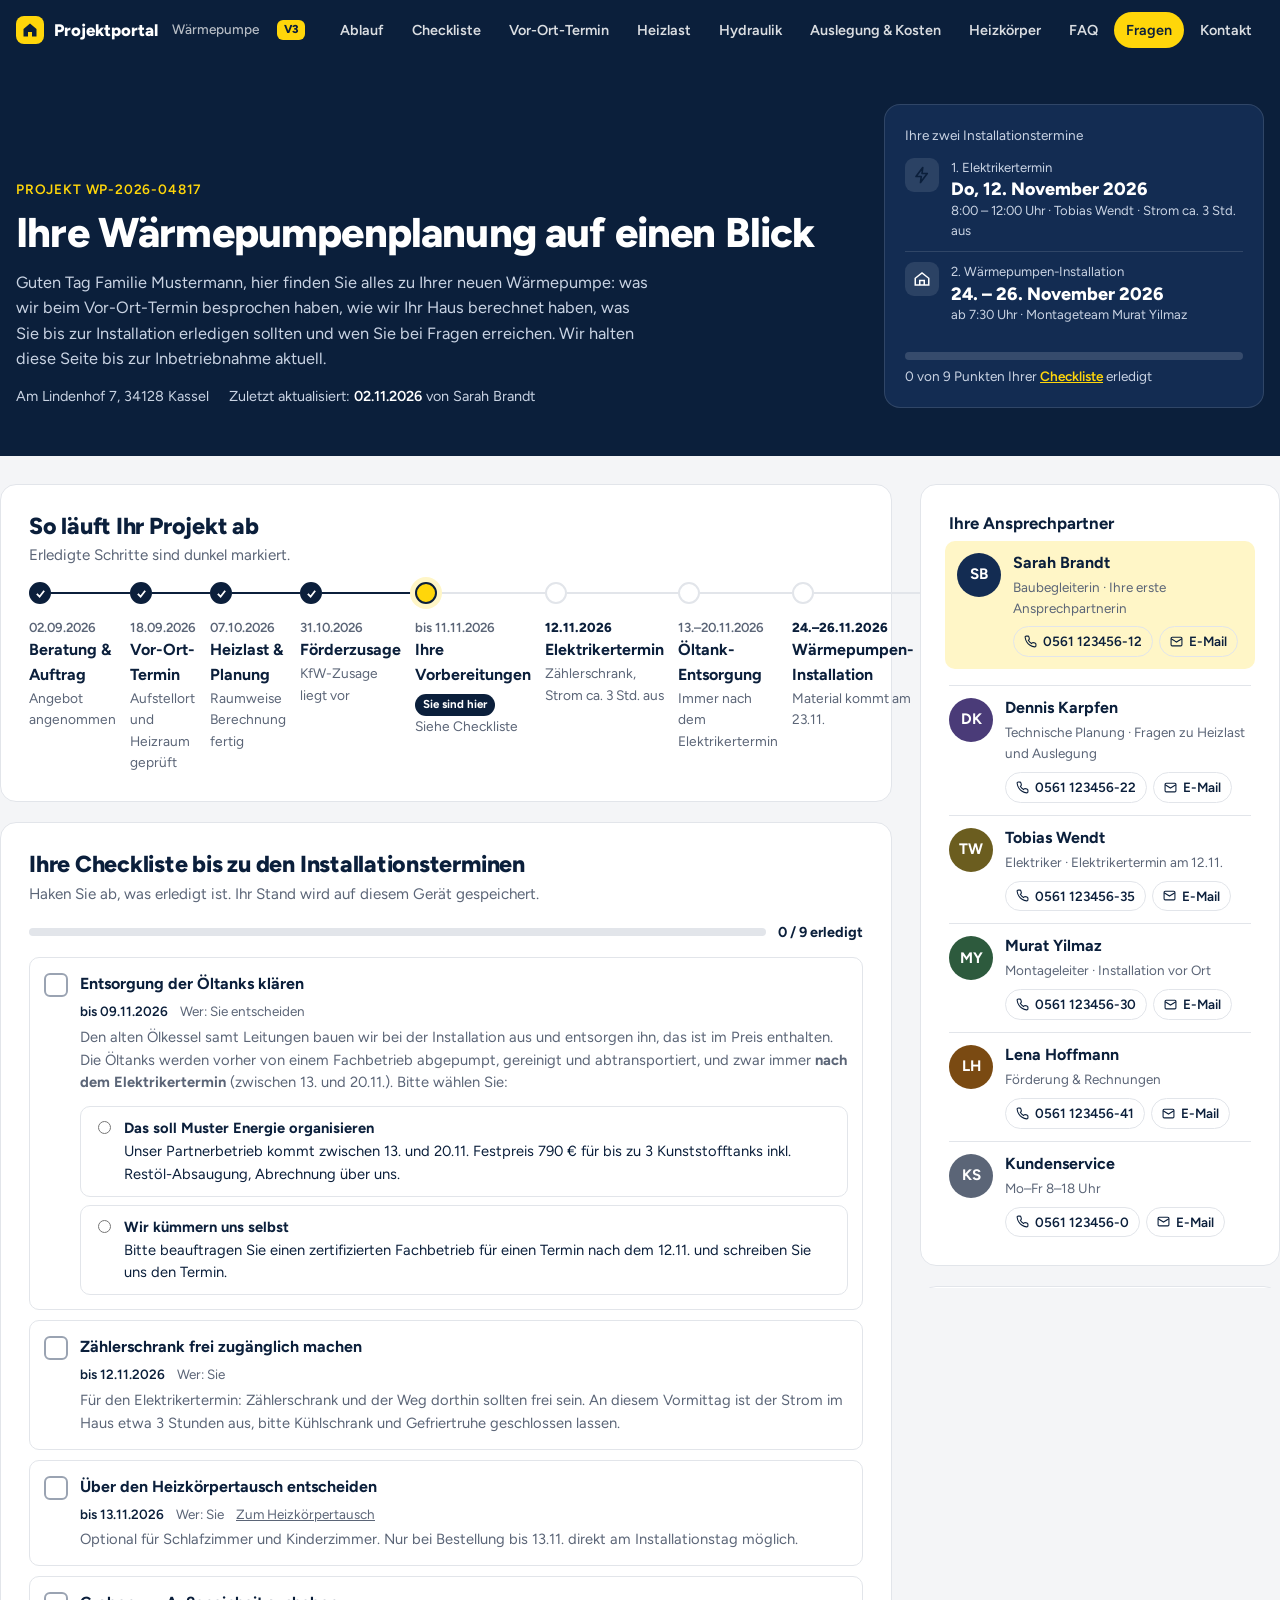
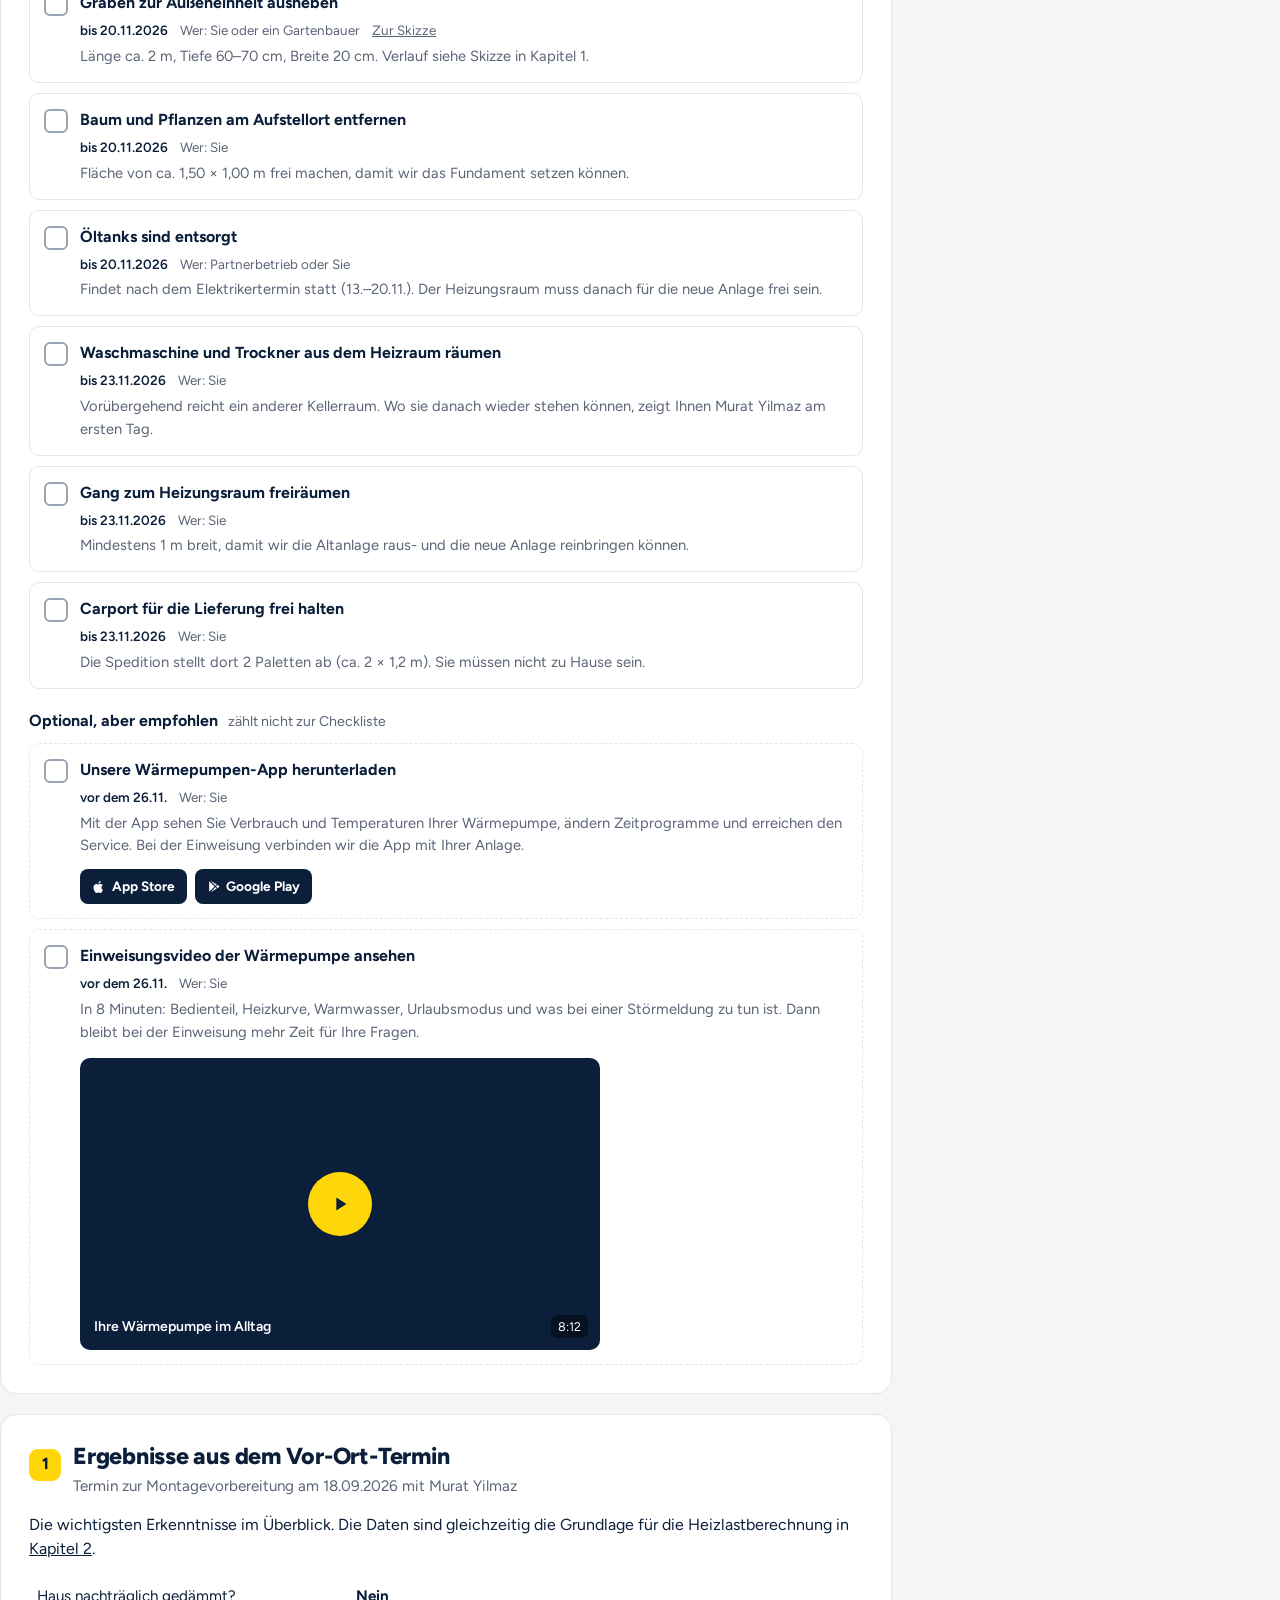
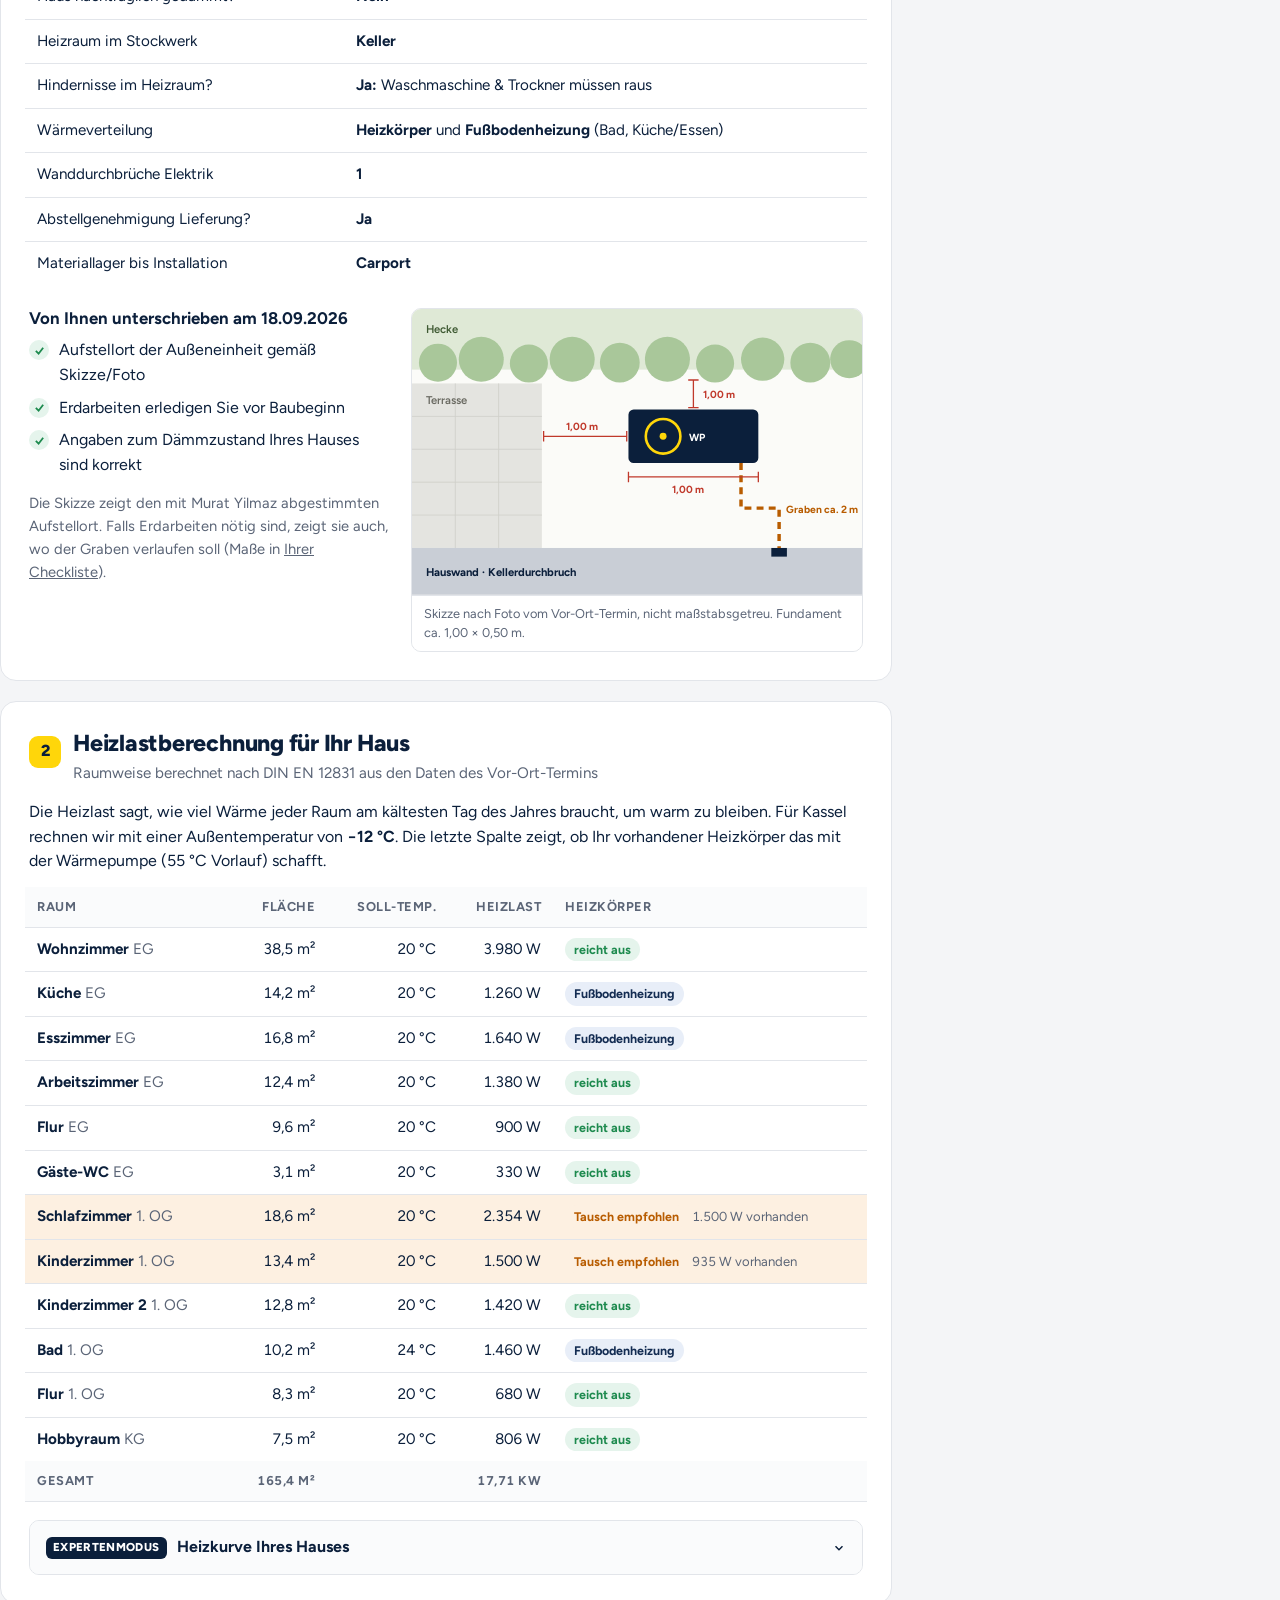
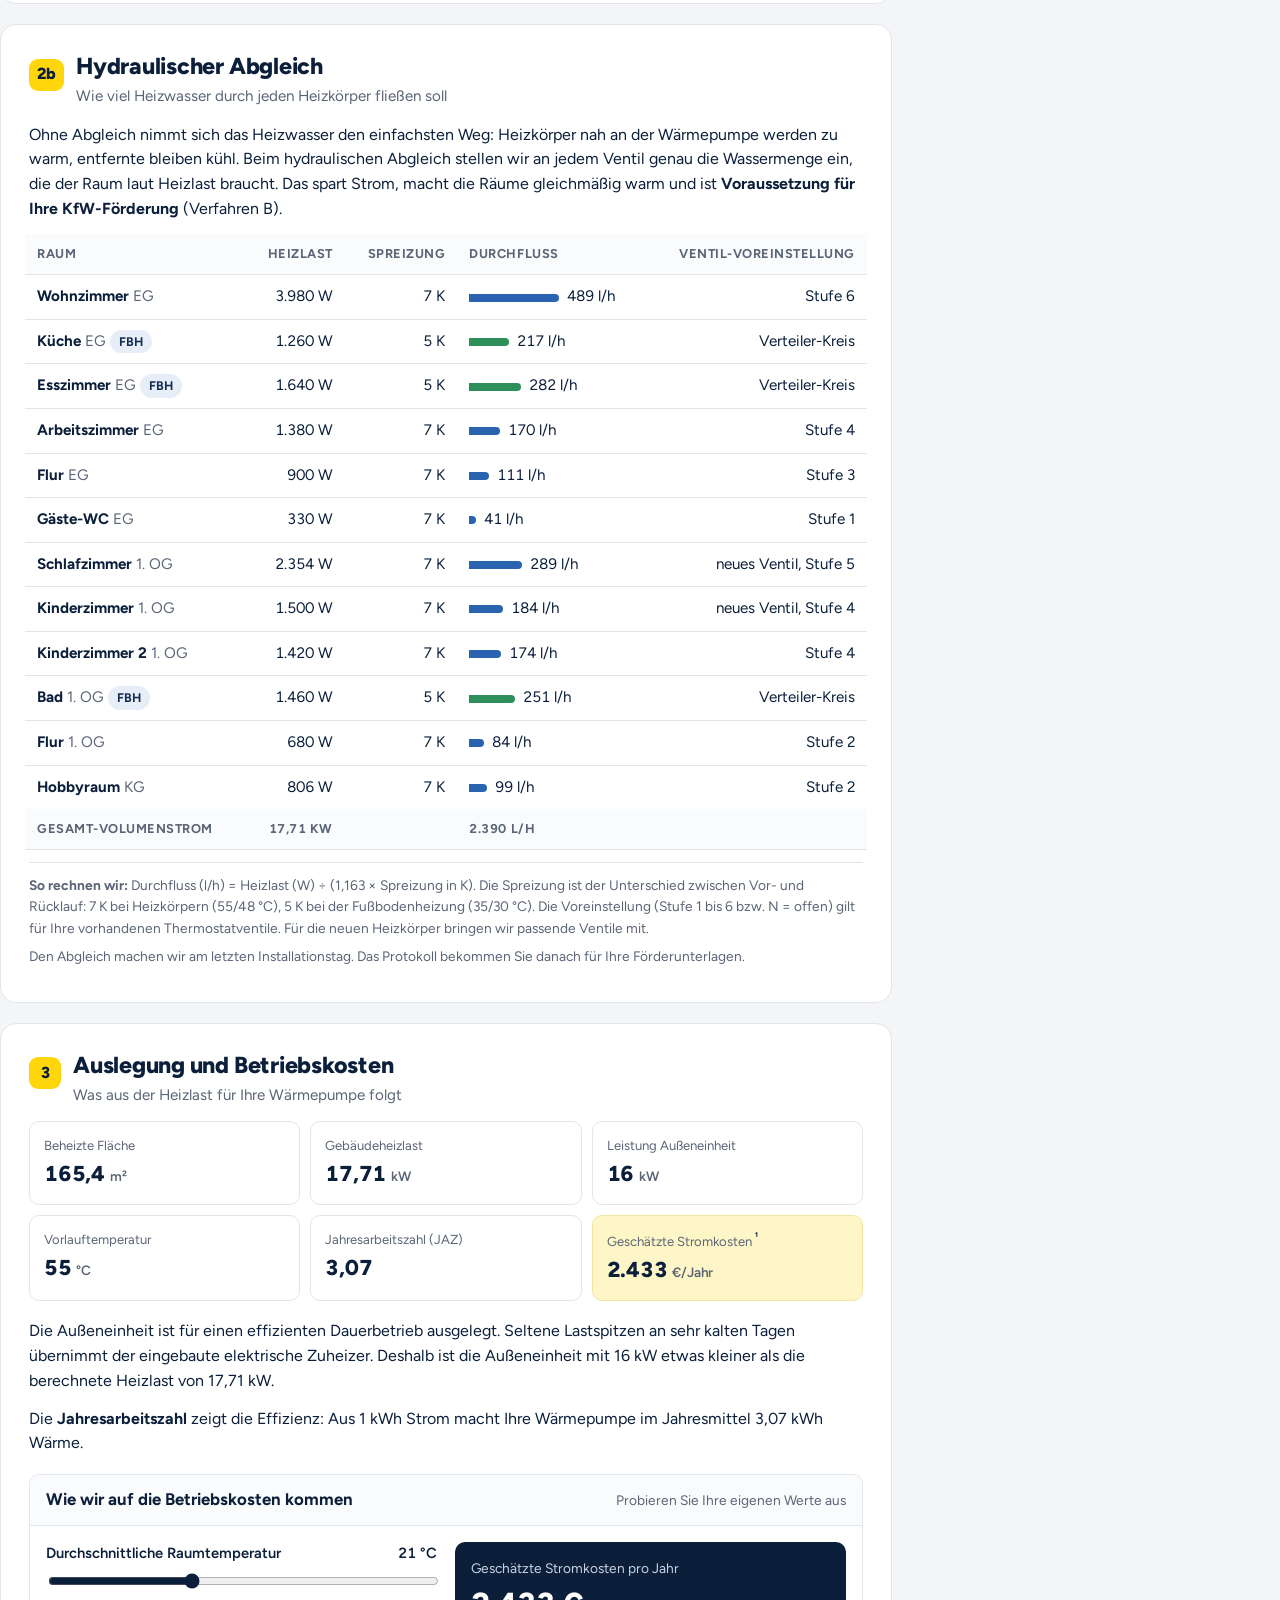
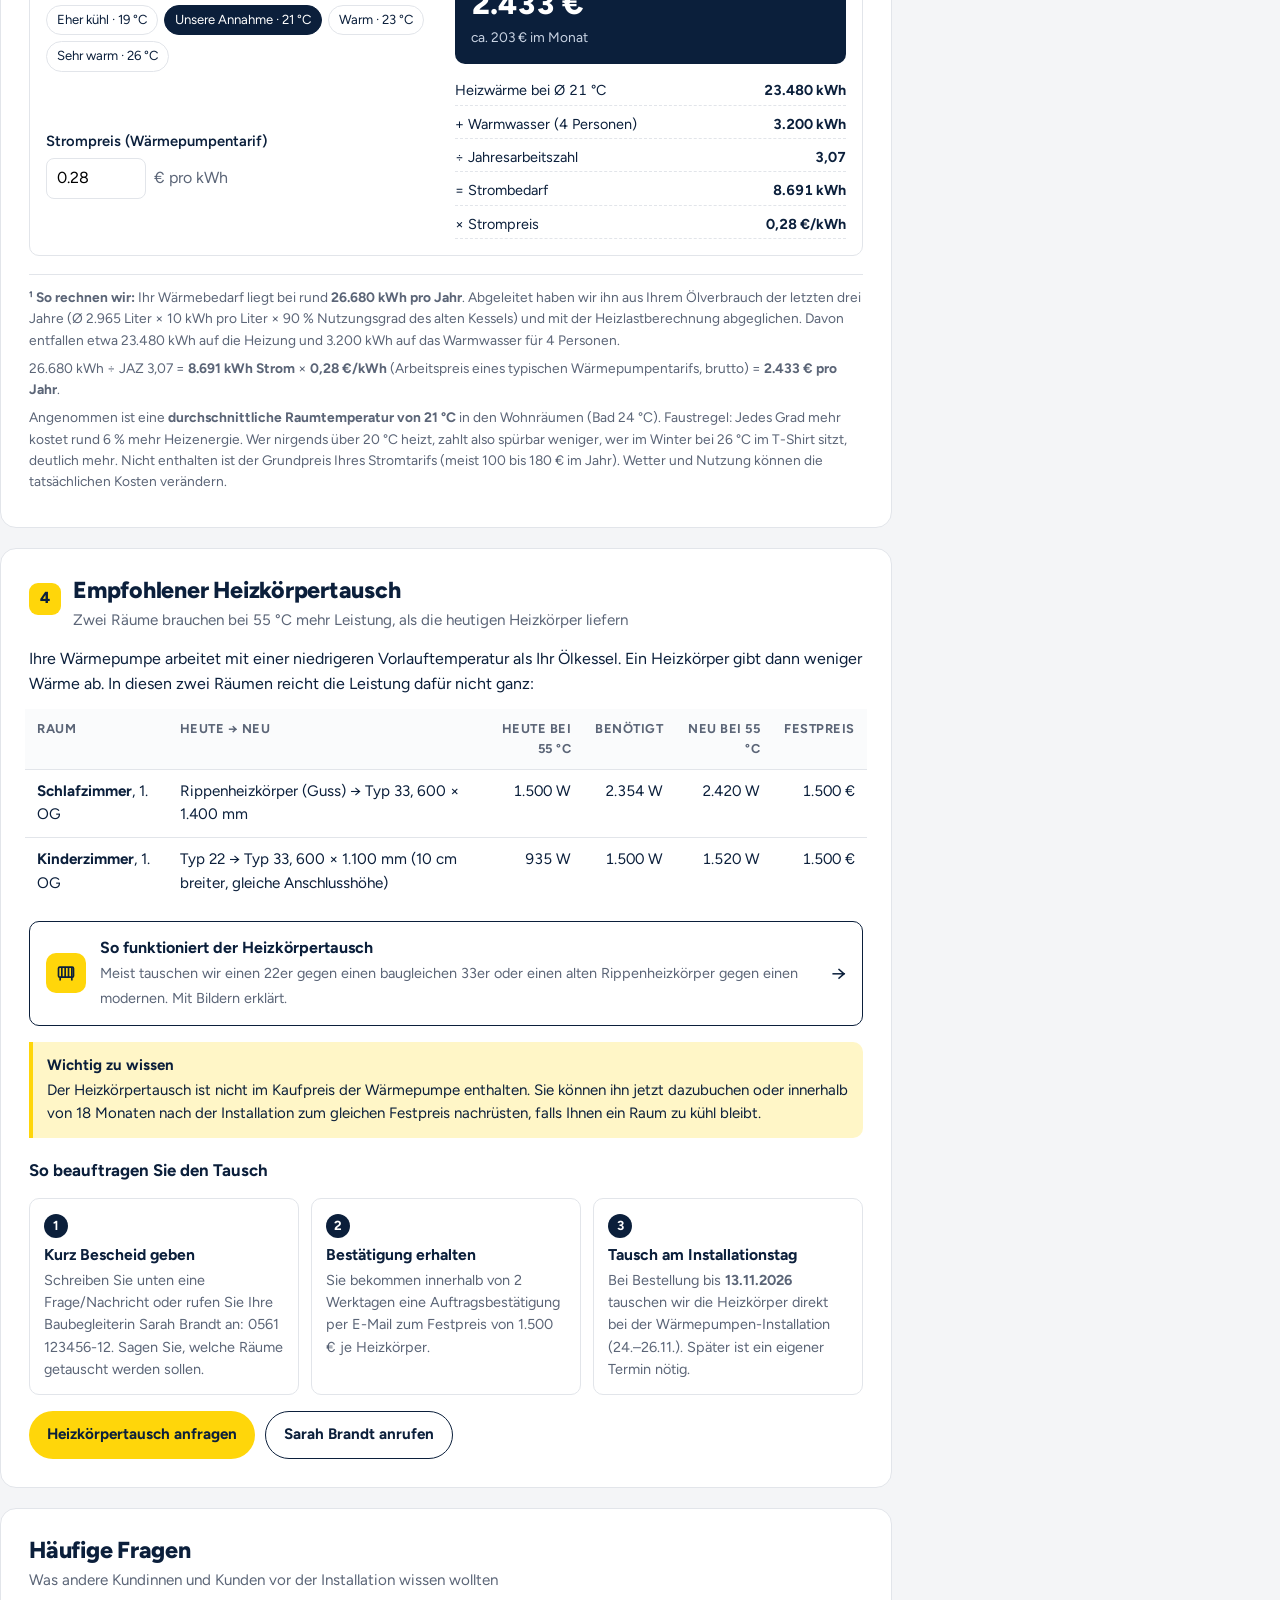
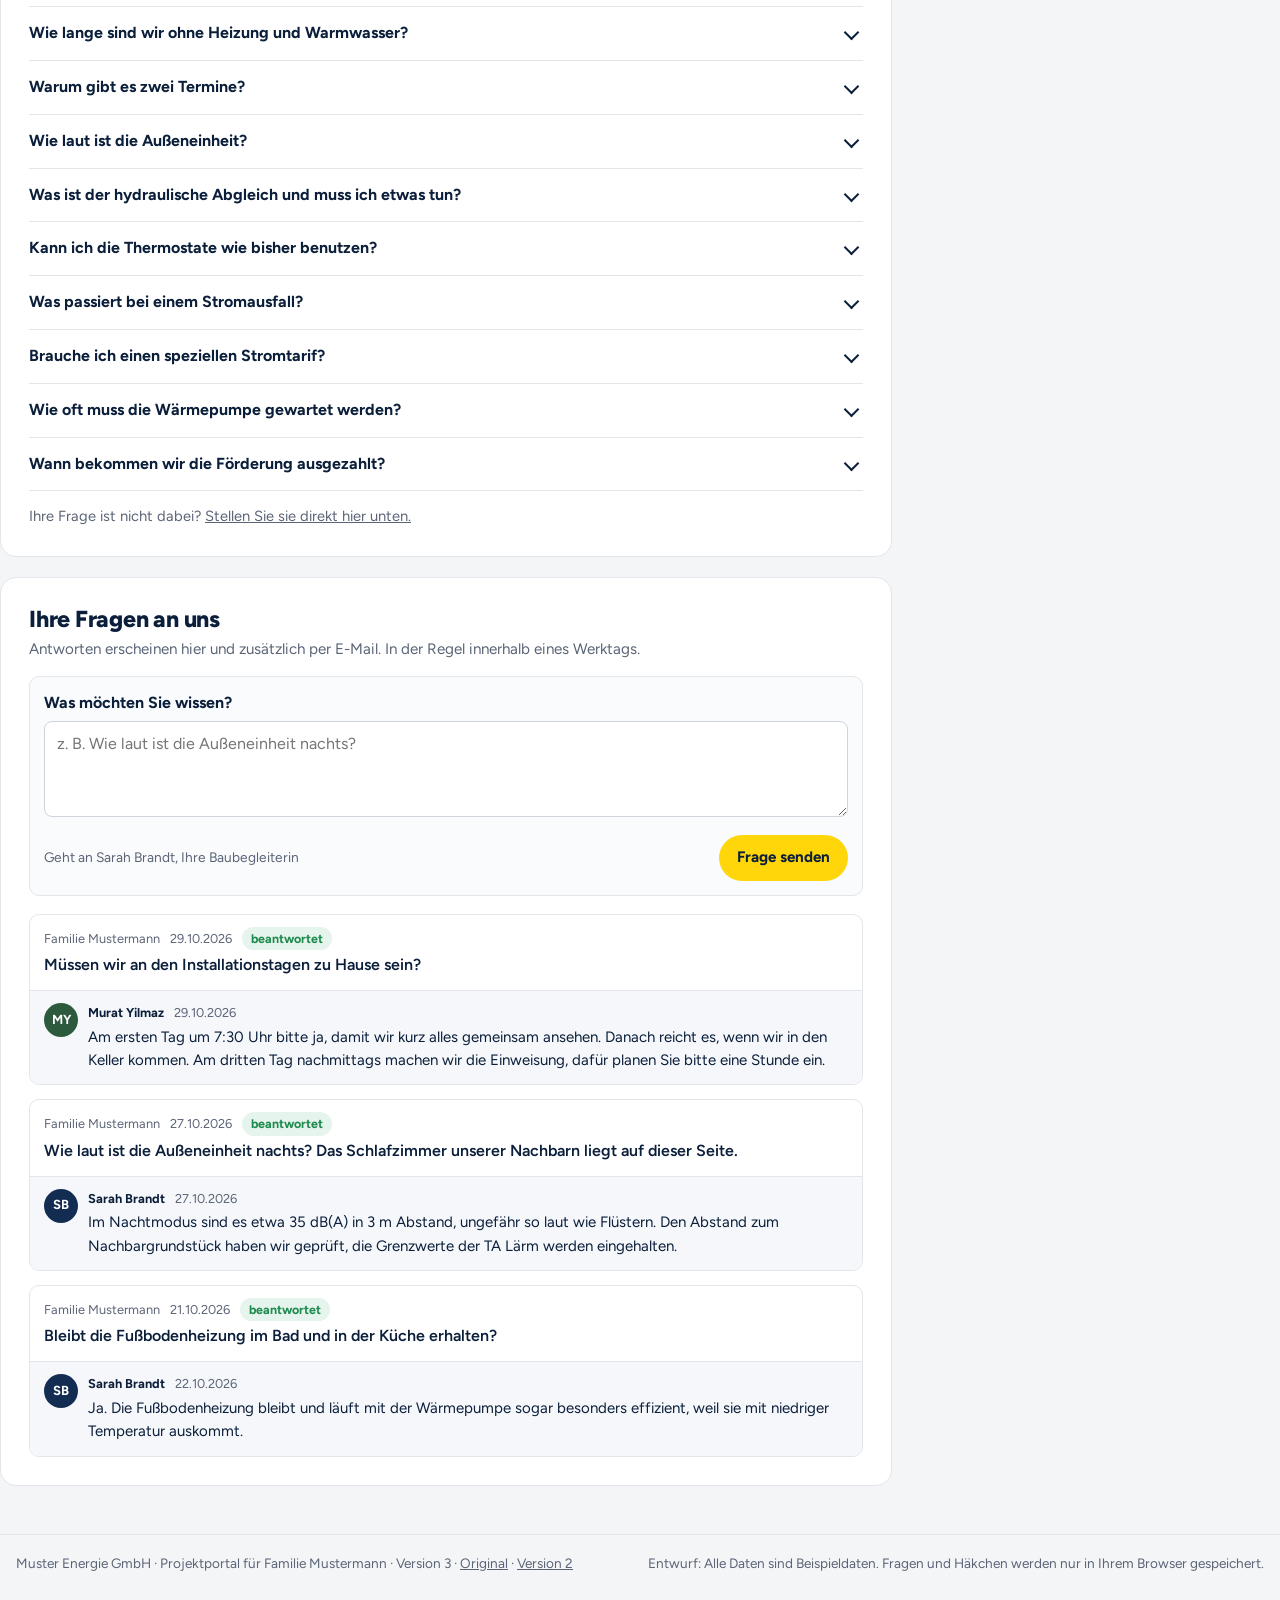
==== v3/index.html @ 76585b3e "Version 3 unter /v3/: ohne Enpal-Namen, Checkliste direkt unter der Timeline V1 (/) und V2 (/v2/) bl" ====
<!doctype html>
<html lang="de">
<head>
<meta charset="utf-8">
<meta name="viewport" content="width=device-width, initial-scale=1">
<title>Ihre Wärmepumpenplanung · Familie Mustermann (V3)</title>
<meta name="robots" content="noindex, nofollow">
<link rel="preconnect" href="https://fonts.googleapis.com">
<link rel="preconnect" href="https://fonts.gstatic.com" crossorigin>
<link href="https://fonts.googleapis.com/css2?family=Figtree:wght@400;500;600;700;800&display=swap" rel="stylesheet">
<link rel="stylesheet" href="style.css">
</head>
<body>

<header class="topbar">
  <div class="topbar-inner">
    <a class="brand" href="#top">
      <span class="brand-mark" aria-hidden="true">
        <svg width="16" height="16" viewBox="0 0 16 16"><path d="M8 1.5 1.5 7v7.5h4.5V10h4v4.5h4.5V7z" fill="#0b1f3b"/></svg>
      </span>
      Projektportal <small>Wärmepumpe</small><span class="ver">V3</span>
    </a>
    <nav class="topnav" aria-label="Abschnitte">
      <a href="#timeline">Ablauf</a>
      <a href="#checkliste">Checkliste</a>
      <a href="#termin">Vor-Ort-Termin</a>
      <a href="#heizlast">Heizlast</a>
      <a href="#abgleich">Hydraulik</a>
      <a href="#auslegung">Auslegung &amp; Kosten</a>
      <a href="#heizkoerper">Heizkörper</a>
      <a href="#faq">FAQ</a>
      <a href="#fragen">Fragen</a>
      <a href="#kontakt">Kontakt</a>
    </nav>
  </div>
</header>

<section class="hero" id="top">
  <div class="wrap hero-grid">
    <div>
      <div class="eyebrow">Projekt WP-2026-04817</div>
      <h1>Ihre Wärmepumpen&shy;planung auf einen Blick</h1>
      <p class="lead">Guten Tag Familie Mustermann, hier finden Sie alles zu Ihrer neuen Wärmepumpe: was wir beim Vor-Ort-Termin besprochen haben, wie wir Ihr Haus berechnet haben, was Sie bis zur Installation erledigen sollten und wen Sie bei Fragen erreichen. Wir halten diese Seite bis zur Inbetriebnahme aktuell.</p>
      <div class="hero-meta">
        <span>Am Lindenhof 7, 34128 Kassel</span>
        <span>Zuletzt aktualisiert: <b>02.11.2026</b> von Sarah Brandt</span>
      </div>
    </div>
    <aside class="next-card" aria-label="Ihre zwei Installationstermine">
      <div class="label" style="margin-bottom:8px">Ihre zwei Installationstermine</div>
      <div class="date-row next" id="dateElec"><span class="date-ic"><svg width="18" height="18" viewBox="0 0 24 24" fill="none" stroke="#0b1f3b" stroke-width="2.2" stroke-linejoin="round"><path d="M13 2 4 14h7l-1 8 9-12h-7z"/></svg></span><div><div class="t">1. Elektrikertermin</div><div class="d">Do, 12. November 2026</div><div class="s">8:00 – 12:00 Uhr · Tobias Wendt · Strom ca. 3 Std. aus</div></div></div>
      <div class="date-row" id="dateWp"><span class="date-ic"><svg width="18" height="18" viewBox="0 0 24 24" fill="none" stroke="#fff" stroke-width="2"><path d="M3 11 12 4l9 7v9H3z"/><path d="M9 20v-6h6v6"/></svg></span><div><div class="t">2. Wärmepumpen-Installation</div><div class="d">24. – 26. November 2026</div><div class="s">ab 7:30 Uhr · Montageteam Murat Yilmaz</div></div></div>
      <span class="days" id="countdown">in 10 Tagen</span>
      <div class="progress" aria-hidden="true"><span id="heroBar" style="width:0%"></span></div>
      <div class="small"><span id="heroCount">0 von 0</span> Punkten Ihrer <a class="inline" href="#checkliste">Checkliste</a> erledigt</div>
    </aside>
  </div>
</section>

<div class="wrap layout">
  <main class="main">

    <!-- Ablauf -->
    <section class="card" id="timeline">
      <div class="sec-head"><div><h2>So läuft Ihr Projekt ab</h2><p>Erledigte Schritte sind dunkel markiert.</p></div></div>
      <ol class="tl h" id="tl"></ol>
    </section>

    <!-- Checkliste -->
    <section class="card" id="checkliste">
      <div class="sec-head"><div><h2>Ihre Checkliste bis zu den Installationsterminen</h2><p>Haken Sie ab, was erledigt ist. Ihr Stand wird auf diesem Gerät gespeichert.</p></div></div>
      <div class="cl-progress"><div class="bar"><span id="clBar"></span></div><b id="clCount">0 / 0 erledigt</b></div>
      <ul class="cl" id="cl"></ul>
      <div class="cl-group"><h3>Optional, aber empfohlen</h3><span class="muted" style="font-size:.88rem">zählt nicht zur Checkliste</span></div>
      <ul class="cl" id="clOpt"></ul>
    </section>

    <!-- 1 -->
    <section class="card" id="termin">
      <div class="sec-head"><span class="sec-no">1</span><div><h2>Ergebnisse aus dem Vor-Ort-Termin</h2><p>Termin zur Montagevorbereitung am 18.09.2026 mit Murat Yilmaz</p></div></div>
      <p>Die wichtigsten Erkenntnisse im Überblick. Die Daten sind gleichzeitig die Grundlage für die Heizlastberechnung in <a href="#heizlast">Kapitel 2</a>.</p>
      <div class="tbl-wrap">
        <table>
          <tbody>
            <tr><td>Haus nachträglich gedämmt?</td><td><b>Nein</b></td></tr>
            <tr><td>Heizraum im Stockwerk</td><td><b>Keller</b></td></tr>
            <tr><td>Hindernisse im Heizraum?</td><td><b>Ja:</b> Waschmaschine &amp; Trockner müssen raus</td></tr>
            <tr><td>Wärmeverteilung</td><td><b>Heizkörper</b> und <b>Fußbodenheizung</b> (Bad, Küche/Essen)</td></tr>
            <tr><td>Wanddurchbrüche Elektrik</td><td><b>1</b></td></tr>
            <tr><td>Abstellgenehmigung Lieferung?</td><td><b>Ja</b></td></tr>
            <tr><td>Materiallager bis Installation</td><td><b>Carport</b></td></tr>
          </tbody>
        </table>
      </div>

      <div class="split">
        <div>
          <h3 style="margin-bottom:10px">Von Ihnen unterschrieben am 18.09.2026</h3>
          <ul class="signed">
            <li><span class="check-ic"><svg width="11" height="11" viewBox="0 0 12 12"><path d="M2 6.5 5 9.5 10 3" stroke="#1d8a4e" stroke-width="2" fill="none"/></svg></span>Aufstellort der Außeneinheit gemäß Skizze/Foto</li>
            <li><span class="check-ic"><svg width="11" height="11" viewBox="0 0 12 12"><path d="M2 6.5 5 9.5 10 3" stroke="#1d8a4e" stroke-width="2" fill="none"/></svg></span>Erdarbeiten erledigen Sie vor Baubeginn</li>
            <li><span class="check-ic"><svg width="11" height="11" viewBox="0 0 12 12"><path d="M2 6.5 5 9.5 10 3" stroke="#1d8a4e" stroke-width="2" fill="none"/></svg></span>Angaben zum Dämmzustand Ihres Hauses sind korrekt</li>
          </ul>
          <p class="muted" style="margin-top:14px;font-size:.92rem">Die Skizze zeigt den mit Murat Yilmaz abgestimmten Aufstellort. Falls Erdarbeiten nötig sind, zeigt sie auch, wo der Graben verlaufen soll (Maße in <a href="#checkliste">Ihrer Checkliste</a>).</p>
        </div>
        <figure class="sketch" style="margin:0">
          <svg viewBox="0 0 520 330" role="img" aria-label="Skizze des Aufstellorts: Außeneinheit 1 Meter vor der Hecke und 1 Meter neben der Terrasse, Graben 2 Meter zur Hauswand">
            <rect x="0" y="0" width="520" height="70" fill="#dfe9d6"/>
            <g fill="#a9c79a">
              <circle cx="30" cy="62" r="22"/><circle cx="80" cy="58" r="26"/><circle cx="135" cy="63" r="22"/><circle cx="185" cy="58" r="26"/><circle cx="240" cy="62" r="23"/><circle cx="295" cy="58" r="26"/><circle cx="350" cy="63" r="22"/><circle cx="405" cy="58" r="25"/><circle cx="460" cy="62" r="23"/><circle cx="505" cy="58" r="22"/>
            </g>
            <text x="16" y="28" font-size="13" fill="#3f5a33" font-family="Figtree,sans-serif" font-weight="600">Hecke</text>
            <rect x="0" y="86" width="150" height="190" fill="#e4e4e0"/>
            <g stroke="#d0d0ca" stroke-width="1">
              <path d="M0 124h150M0 162h150M0 200h150M0 238h150M50 86v190M100 86v190"/>
            </g>
            <text x="16" y="110" font-size="13" fill="#6a6a62" font-family="Figtree,sans-serif" font-weight="600">Terrasse</text>
            <rect x="0" y="276" width="520" height="54" fill="#c9ced6"/>
            <text x="16" y="308" font-size="13" fill="#0b1f3b" font-family="Figtree,sans-serif" font-weight="700">Hauswand · Kellerdurchbruch</text>
            <rect x="415" y="276" width="18" height="10" fill="#0b1f3b"/>
            <!-- Unit -->
            <rect x="250" y="116" width="150" height="62" rx="6" fill="#0b1f3b"/>
            <circle cx="290" cy="147" r="20" fill="none" stroke="#ffd60a" stroke-width="3"/>
            <circle cx="290" cy="147" r="4" fill="#ffd60a"/>
            <text x="320" y="152" font-size="12" fill="#fff" font-family="Figtree,sans-serif" font-weight="700">WP</text>
            <!-- trench -->
            <path d="M380 178 V230 H424 V276" stroke="#b85c00" stroke-width="4" fill="none" stroke-dasharray="8 6"/>
            <text x="432" y="236" font-size="12" fill="#b85c00" font-family="Figtree,sans-serif" font-weight="700">Graben ca. 2 m</text>
            <!-- dims -->
            <g stroke="#c0392b" stroke-width="1.5" fill="#c0392b" font-family="Figtree,sans-serif" font-size="12" font-weight="700">
              <path d="M325 82 V114" /><path d="M319 82h12M319 114h12"/>
              <text x="336" y="103" stroke="none">1,00 m</text>
              <path d="M152 147 H248"/><path d="M152 141v12M248 141v12"/>
              <text x="178" y="140" stroke="none">1,00 m</text>
              <path d="M250 194 H400"/><path d="M250 188v12M400 188v12"/>
              <text x="300" y="212" stroke="none">1,00 m</text>
            </g>
          </svg>
          <figcaption>Skizze nach Foto vom Vor-Ort-Termin, nicht maßstabsgetreu. Fundament ca. 1,00 × 0,50 m.</figcaption>
        </figure>
      </div>
    </section>

    <!-- 2 -->
    <section class="card" id="heizlast">
      <div class="sec-head"><span class="sec-no">2</span><div><h2>Heizlastberechnung für Ihr Haus</h2><p>Raumweise berechnet nach DIN EN 12831 aus den Daten des Vor-Ort-Termins</p></div></div>
      <p>Die Heizlast sagt, wie viel Wärme jeder Raum am kältesten Tag des Jahres braucht, um warm zu bleiben. Für Kassel rechnen wir mit einer Außentemperatur von <b>−12 °C</b>. Die letzte Spalte zeigt, ob Ihr vorhandener Heizkörper das mit der Wärmepumpe (55 °C Vorlauf) schafft.</p>
      <div class="tbl-wrap">
        <table id="roomTable">
          <thead><tr><th>Raum</th><th class="r">Fläche</th><th class="r">Soll-Temp.</th><th class="r">Heizlast</th><th>Heizkörper</th></tr></thead>
          <tbody></tbody>
          <tfoot><tr><th>Gesamt</th><th class="r num" id="sumArea"></th><th></th><th class="r num" id="sumLoad"></th><th></th></tr></tfoot>
        </table>
      </div>

      <details class="expert" id="expert">
        <summary><span class="pill">EXPERTENMODUS</span> Heizkurve Ihres Hauses <svg class="chev" width="14" height="14" viewBox="0 0 24 24" fill="none" stroke="currentColor" stroke-width="2.5"><path d="m6 9 6 6 6-6"/></svg></summary>
        <div class="expert-body">
          <p class="muted" style="font-size:.93rem">Die Heizkurve legt fest, wie warm das Heizwasser bei welcher Außentemperatur sein muss. Je kälter es draußen ist, desto höher die Vorlauftemperatur. Wir stellen sie bei der Inbetriebnahme so ein, dass jeder Raum warm wird, aber die Wärmepumpe möglichst niedrig und damit sparsam fährt. Fahren Sie mit Maus oder Finger über die Grafik.</p>
          <div class="legend" aria-hidden="true">
            <span><svg width="22" height="6"><line x1="0" y1="3" x2="22" y2="3" stroke="#2a64b0" stroke-width="2.5"/></svg>Vorlauf Heizkörper</span>
            <span><svg width="22" height="6"><line x1="0" y1="3" x2="22" y2="3" stroke="#c2410c" stroke-width="2.5" stroke-dasharray="5 3"/></svg>Rücklauf Heizkörper</span>
            <span><svg width="22" height="6"><line x1="0" y1="3" x2="22" y2="3" stroke="#2f8f5b" stroke-width="2.5" stroke-dasharray="1.5 3" stroke-linecap="round"/></svg>Vorlauf Fußbodenheizung</span>
          </div>
          <div class="chart-wrap" id="hcWrap">
            <svg id="hc" viewBox="0 0 680 340" role="img" aria-label="Heizkurve: Vorlauftemperatur Heizkörper 55 Grad bei minus 12 Grad außen, sinkt auf etwa 28 Grad bei plus 15 Grad; Fußbodenheizung 35 Grad bei minus 12 Grad."></svg>
            <div class="tip" id="hcTip"></div>
          </div>
          <dl class="params num">
            <div><dt>Normaußentemperatur Kassel</dt><dd>−12 °C</dd></div>
            <div><dt>Heizgrenze (Heizung aus darüber)</dt><dd>15 °C</dd></div>
            <div><dt>Auslegung Heizkörper (Vor-/Rücklauf)</dt><dd>55 / 48 °C</dd></div>
            <div><dt>Auslegung Fußbodenheizung</dt><dd>35 / 30 °C (Mischer)</dd></div>
            <div><dt>Steilheit / Niveau (Startwert)</dt><dd>1,1 / 0 K</dd></div>
            <div><dt>Bivalenzpunkt (ab hier hilft der Heizstab)</dt><dd>ca. −9 °C</dd></div>
            <div><dt>Ø Außentemperatur Heizperiode</dt><dd>ca. 4 °C → 41 °C Vorlauf</dd></div>
            <div><dt>Heizkörper-Exponent n</dt><dd>1,3</dd></div>
          </dl>
          <p class="muted" style="font-size:.84rem;margin:10px 0 0">Jedes Grad weniger Vorlauf verbessert die Effizienz um etwa 2,5 %. Deshalb lohnt es sich, die Kurve nach dem ersten Winter gemeinsam nachzujustieren.</p>
        </div>
      </details>
    </section>

    <!-- 2b Hydraulik -->
    <section class="card" id="abgleich">
      <div class="sec-head"><span class="sec-no" style="width:auto;padding:0 8px">2b</span><div><h2>Hydraulischer Abgleich</h2><p>Wie viel Heizwasser durch jeden Heizkörper fließen soll</p></div></div>
      <p>Ohne Abgleich nimmt sich das Heizwasser den einfachsten Weg: Heizkörper nah an der Wärmepumpe werden zu warm, entfernte bleiben kühl. Beim hydraulischen Abgleich stellen wir an jedem Ventil genau die Wassermenge ein, die der Raum laut Heizlast braucht. Das spart Strom, macht die Räume gleichmäßig warm und ist <b>Voraussetzung für Ihre KfW-Förderung</b> (Verfahren B).</p>
      <div class="tbl-wrap">
        <table id="flowTable">
          <thead><tr><th>Raum</th><th class="r">Heizlast</th><th class="r">Spreizung</th><th>Durchfluss</th><th class="r">Ventil-Voreinstellung</th></tr></thead>
          <tbody></tbody>
          <tfoot><tr><th>Gesamt-Volumenstrom</th><th class="r num" id="fSumW"></th><th></th><th class="num" id="fSum"></th><th></th></tr></tfoot>
        </table>
      </div>
      <div class="footnote" style="margin-top:12px">
        <p><b>So rechnen wir:</b> Durchfluss (l/h) = Heizlast (W) ÷ (1,163 × Spreizung in K). Die Spreizung ist der Unterschied zwischen Vor- und Rücklauf: 7 K bei Heizkörpern (55/48 °C), 5 K bei der Fußbodenheizung (35/30 °C). Die Voreinstellung (Stufe 1 bis 6 bzw. N = offen) gilt für Ihre vorhandenen Thermostatventile. Für die neuen Heizkörper bringen wir passende Ventile mit.</p>
        <p>Den Abgleich machen wir am letzten Installationstag. Das Protokoll bekommen Sie danach für Ihre Förderunterlagen.</p>
      </div>
    </section>

    <!-- 3 -->
    <section class="card" id="auslegung">
      <div class="sec-head"><span class="sec-no">3</span><div><h2>Auslegung und Betriebskosten</h2><p>Was aus der Heizlast für Ihre Wärmepumpe folgt</p></div></div>
      <div class="kpis">
        <div class="kpi"><div class="k">Beheizte Fläche</div><div class="v num">165,4 <small>m²</small></div></div>
        <div class="kpi"><div class="k">Gebäudeheizlast</div><div class="v num">17,71 <small>kW</small></div></div>
        <div class="kpi"><div class="k">Leistung Außeneinheit</div><div class="v num">16 <small>kW</small></div></div>
        <div class="kpi"><div class="k">Vorlauftemperatur</div><div class="v num">55 <small>°C</small></div></div>
        <div class="kpi"><div class="k">Jahresarbeitszahl (JAZ)</div><div class="v num">3,07</div></div>
        <div class="kpi accent"><div class="k">Geschätzte Stromkosten <sup><a href="#fn1">¹</a></sup></div><div class="v num"><span id="kpiCost">2.433</span> <small>€/Jahr</small></div></div>
      </div>
      <p>Die Außeneinheit ist für einen effizienten Dauerbetrieb ausgelegt. Seltene Lastspitzen an sehr kalten Tagen übernimmt der eingebaute elektrische Zuheizer. Deshalb ist die Außeneinheit mit 16 kW etwas kleiner als die berechnete Heizlast von 17,71 kW.</p>
      <p>Die <b>Jahresarbeitszahl</b> zeigt die Effizienz: Aus 1 kWh Strom macht Ihre Wärmepumpe im Jahresmittel 3,07 kWh Wärme.</p>

      <div class="calc" id="rechner">
        <div class="calc-head"><h3>Wie wir auf die Betriebskosten kommen</h3><span class="muted" style="font-size:.86rem">Probieren Sie Ihre eigenen Werte aus</span></div>
        <div class="calc-body">
          <div style="display:grid;gap:18px">
            <div class="field">
              <label for="temp"><span>Durchschnittliche Raumtemperatur</span><span class="num" id="tempOut">21 °C</span></label>
              <input type="range" id="temp" min="17" max="28" step="0.5" value="21">
              <div class="presets" id="presets">
                <button type="button" data-t="19">Eher kühl · 19 °C</button>
                <button type="button" data-t="21" class="on">Unsere Annahme · 21 °C</button>
                <button type="button" data-t="23">Warm · 23 °C</button>
                <button type="button" data-t="26">Sehr warm · 26 °C</button>
              </div>
            </div>
            <div class="field">
              <label for="price"><span>Strompreis (Wärmepumpentarif)</span></label>
              <div class="price-in"><input id="price" type="number" inputmode="decimal" min="0.10" max="0.80" step="0.01" value="0.28"><span class="muted">€ pro kWh</span></div>
            </div>
          </div>
          <div>
            <div class="result"><div class="small">Geschätzte Stromkosten pro Jahr</div><div class="big num" id="costOut">2.433 €</div><div class="small" id="costMonth">ca. 203 € im Monat</div></div>
            <ul class="steps num" style="margin-top:12px" id="steps"></ul>
          </div>
        </div>
      </div>
      <div class="footnote" id="fn1">
        <p><b>¹ So rechnen wir:</b> Ihr Wärmebedarf liegt bei rund <b>26.680 kWh pro Jahr</b>. Abgeleitet haben wir ihn aus Ihrem Ölverbrauch der letzten drei Jahre (Ø 2.965 Liter × 10 kWh pro Liter × 90 % Nutzungsgrad des alten Kessels) und mit der Heizlastberechnung abgeglichen. Davon entfallen etwa 23.480 kWh auf die Heizung und 3.200 kWh auf das Warmwasser für 4 Personen.</p>
        <p>26.680 kWh ÷ JAZ 3,07 = <b>8.691 kWh Strom</b> × <b>0,28 €/kWh</b> (Arbeitspreis eines typischen Wärmepumpentarifs, brutto) = <b>2.433 € pro Jahr</b>.</p>
        <p>Angenommen ist eine <b>durchschnittliche Raumtemperatur von 21 °C</b> in den Wohnräumen (Bad 24 °C). Faustregel: Jedes Grad mehr kostet rund 6 % mehr Heizenergie. Wer nirgends über 20 °C heizt, zahlt also spürbar weniger, wer im Winter bei 26 °C im T-Shirt sitzt, deutlich mehr. Nicht enthalten ist der Grundpreis Ihres Stromtarifs (meist 100 bis 180 € im Jahr). Wetter und Nutzung können die tatsächlichen Kosten verändern.</p>
      </div>
    </section>

    <!-- 4 -->
    <section class="card" id="heizkoerper">
      <div class="sec-head"><span class="sec-no">4</span><div><h2>Empfohlener Heizkörpertausch</h2><p>Zwei Räume brauchen bei 55 °C mehr Leistung, als die heutigen Heizkörper liefern</p></div></div>
      <p>Ihre Wärmepumpe arbeitet mit einer niedrigeren Vorlauftemperatur als Ihr Ölkessel. Ein Heizkörper gibt dann weniger Wärme ab. In diesen zwei Räumen reicht die Leistung dafür nicht ganz:</p>
      <div class="tbl-wrap">
        <table id="radTable">
          <thead><tr><th>Raum</th><th>Heute → Neu</th><th class="r">Heute bei 55 °C</th><th class="r">Benötigt</th><th class="r">Neu bei 55 °C</th><th class="r">Festpreis</th></tr></thead>
          <tbody>
            <tr><td><b>Schlafzimmer</b>, 1. OG</td><td data-l="Tausch">Rippenheizkörper (Guss) → Typ 33, 600 × 1.400 mm</td><td class="r num" data-l="Heute bei 55 °C">1.500 W</td><td class="r num" data-l="Benötigt">2.354 W</td><td class="r num" data-l="Neu bei 55 °C">2.420 W</td><td class="r num" data-l="Festpreis">1.500 €</td></tr>
            <tr><td><b>Kinderzimmer</b>, 1. OG</td><td data-l="Tausch">Typ 22 → Typ 33, 600 × 1.100 mm (10 cm breiter, gleiche Anschlusshöhe)</td><td class="r num" data-l="Heute bei 55 °C">935 W</td><td class="r num" data-l="Benötigt">1.500 W</td><td class="r num" data-l="Neu bei 55 °C">1.520 W</td><td class="r num" data-l="Festpreis">1.500 €</td></tr>
          </tbody>
        </table>
      </div>
      <a class="explain-link" href="heizkoerpertausch.html">
        <span class="ic"><svg width="20" height="20" viewBox="0 0 24 24" fill="none" stroke="#0b1f3b" stroke-width="2"><rect x="3" y="5" width="18" height="12" rx="1.5"/><path d="M7 5v12M11 5v12M15 5v12M19 5v12M5 21v-4M19 21v-4"/></svg></span>
        <span><b>So funktioniert der Heizkörpertausch</b><span class="muted">Meist tauschen wir einen 22er gegen einen baugleichen 33er oder einen alten Rippenheizkörper gegen einen modernen. Mit Bildern erklärt.</span></span>
        <span class="arr" aria-hidden="true">→</span>
      </a>
      <div class="note"><b>Wichtig zu wissen</b>Der Heizkörpertausch ist nicht im Kaufpreis der Wärmepumpe enthalten. Sie können ihn jetzt dazubuchen oder innerhalb von 18 Monaten nach der Installation zum gleichen Festpreis nachrüsten, falls Ihnen ein Raum zu kühl bleibt.</div>

      <h3 style="margin-top:22px">So beauftragen Sie den Tausch</h3>
      <div class="howto">
        <div><h3>Kurz Bescheid geben</h3><p>Schreiben Sie unten eine Frage/Nachricht oder rufen Sie Ihre Baubegleiterin Sarah Brandt an: 0561 123456-12. Sagen Sie, welche Räume getauscht werden sollen.</p></div>
        <div><h3>Bestätigung erhalten</h3><p>Sie bekommen innerhalb von 2 Werktagen eine Auftragsbestätigung per E-Mail zum Festpreis von 1.500 € je Heizkörper.</p></div>
        <div><h3>Tausch am Installationstag</h3><p>Bei Bestellung bis <b>13.11.2026</b> tauschen wir die Heizkörper direkt bei der Wärmepumpen-Installation (24.–26.11.). Später ist ein eigener Termin nötig.</p></div>
      </div>
      <div class="btn-row">
        <button class="btn primary" type="button" id="orderRad">Heizkörpertausch anfragen</button>
        <a class="btn ghost" href="tel:+4956112345612">Sarah Brandt anrufen</a>
      </div>
    </section>

    <!-- FAQ -->
    <section class="card" id="faq">
      <div class="sec-head"><div><h2>Häufige Fragen</h2><p>Was andere Kundinnen und Kunden vor der Installation wissen wollten</p></div></div>
      <div class="faq" id="faqList"></div>
      <p class="muted" style="font-size:.92rem;margin:14px 0 0">Ihre Frage ist nicht dabei? <a href="#fragen">Stellen Sie sie direkt hier unten.</a></p>
    </section>

    <!-- Fragen -->
    <section class="card" id="fragen">
      <div class="sec-head"><div><h2>Ihre Fragen an uns</h2><p>Antworten erscheinen hier und zusätzlich per E-Mail. In der Regel innerhalb eines Werktags.</p></div></div>
      <form class="ask" id="askForm">
        <label for="q">Was möchten Sie wissen?</label>
        <textarea id="q" placeholder="z. B. Wie laut ist die Außeneinheit nachts?" required></textarea>
        <div class="ask-foot"><span>Geht an Sarah Brandt, Ihre Baubegleiterin</span><button class="btn primary" type="submit">Frage senden</button></div>
      </form>
      <ul class="qa" id="qa"></ul>
    </section>
  </main>

  <aside class="side">
    <section class="card" id="kontakt">
      <h3>Ihre Ansprechpartner</h3>
      <div class="contacts" id="contacts"></div>
    </section>
    <section class="card">
      <h3>Neuigkeiten</h3>
      <ul class="updates" id="updates"></ul>
    </section>
    <section class="card">
      <h3>Dokumente</h3>
      <ul class="updates" style="font-size:.92rem">
        <li><a href="#" onclick="return false">Angebot &amp; Auftragsbestätigung</a> <span class="muted">· PDF</span></li>
        <li><a href="#" onclick="return false">Protokoll Vor-Ort-Termin 18.09.</a> <span class="muted">· PDF</span></li>
        <li><a href="#" onclick="return false">Förderzusage KfW</a> <span class="muted">· PDF</span></li>
        <li><a href="#" onclick="return false">Datenblatt Außeneinheit 16 kW</a> <span class="muted">· PDF</span></li>
      </ul>
    </section>
  </aside>
</div>

<footer>
  <div class="wrap">
    <span>Muster Energie GmbH · Projektportal für Familie Mustermann · Version 3 · <a href="../">Original</a> · <a href="../v2/">Version 2</a></span>
    <span>Entwurf: Alle Daten sind Beispieldaten. Fragen und Häkchen werden nur in Ihrem Browser gespeichert.</span>
  </div>
</footer>

<div class="toast" id="toast" role="status" aria-live="polite"></div>

<script>
/* ===== Projektdaten: hier pflegen ===== */
const ELEC_DATE = new Date('2026-11-12T08:00:00');
const INSTALL_DATE = new Date('2026-11-24T07:30:00');

const TIMELINE = [
  {s:'done', when:'02.09.2026', what:'Beratung & Auftrag', desc:'Angebot angenommen'},
  {s:'done', when:'18.09.2026', what:'Vor-Ort-Termin', desc:'Aufstellort und Heizraum geprüft'},
  {s:'done', when:'07.10.2026', what:'Heizlast & Planung', desc:'Raumweise Berechnung fertig'},
  {s:'done', when:'31.10.2026', what:'Förderzusage', desc:'KfW-Zusage liegt vor'},
  {s:'now',  when:'bis 11.11.2026', what:'Ihre Vorbereitungen', desc:'Siehe Checkliste'},
  {s:'next', key:1, when:'12.11.2026', what:'Elektrikertermin', desc:'Zählerschrank, Strom ca. 3 Std. aus'},
  {s:'next', when:'13.–20.11.2026', what:'Öltank-Entsorgung', desc:'Immer nach dem Elektrikertermin'},
  {s:'next', key:1, when:'24.–26.11.2026', what:'Wärmepumpen-Installation', desc:'Material kommt am 23.11.'},
  {s:'next', when:'26.11.2026', what:'Inbetriebnahme', desc:'Abgleich und Einweisung'},
]

const ROOMS = [
  // name, Stockwerk, m², °C, benötigte Heizlast W, vorhandene Leistung bei 55 °C (W) oder 'FBH'
  ['Wohnzimmer','EG',38.5,20,3980,4200],
  ['Küche','EG',14.2,20,1260,'FBH'],
  ['Esszimmer','EG',16.8,20,1640,'FBH'],
  ['Arbeitszimmer','EG',12.4,20,1380,1520],
  ['Flur','EG',9.6,20,900,980],
  ['Gäste-WC','EG',3.1,20,330,410],
  ['Schlafzimmer','1. OG',18.6,20,2354,1500],
  ['Kinderzimmer','1. OG',13.4,20,1500,935],
  ['Kinderzimmer 2','1. OG',12.8,20,1420,1480],
  ['Bad','1. OG',10.2,24,1460,'FBH'],
  ['Flur','1. OG',8.3,20,680,760],
  ['Hobbyraum','KG',7.5,20,806,880],
];

const PEOPLE = {
  sb:{name:'Sarah Brandt', role:'Baubegleiterin · Ihre erste Ansprechpartnerin', init:'SB', color:'#132c52', tel:'+49 561 123456-12', mail:'s.brandt@muster-energie.de', lead:true},
  dk:{name:'Dennis Karpfen', role:'Technische Planung · Fragen zu Heizlast und Auslegung', init:'DK', color:'#4a3b78', tel:'+49 561 123456-22', mail:'daddy.dennis@muster-energie.de'},
  tw:{name:'Tobias Wendt', role:'Elektriker · Elektrikertermin am 12.11.', init:'TW', color:'#6b5d1f', tel:'+49 561 123456-35', mail:'t.wendt@muster-energie.de'},
  my:{name:'Murat Yilmaz', role:'Montageleiter · Installation vor Ort', init:'MY', color:'#2d5a3d', tel:'+49 561 123456-30', mail:'m.yilmaz@muster-energie.de'},
  lh:{name:'Lena Hoffmann', role:'Förderung & Rechnungen', init:'LH', color:'#7a4a12', tel:'+49 561 123456-41', mail:'foerderung@muster-energie.de'},
  ks:{name:'Kundenservice', role:'Mo–Fr 8–18 Uhr', init:'KS', color:'#5b6577', tel:'+49 561 123456-0', mail:'service@muster-energie.de'},
};

const UPDATES = [
  {d:'02.11.2026', by:'Sarah Brandt', t:'Elektrikertermin steht', x:'Tobias Wendt kommt am Do, 12.11., von 8 bis 12 Uhr. Die Öltanks werden danach entsorgt.'},
  {d:'02.11.2026', by:'Sarah Brandt', t:'Ihre Planung ist fertig', x:'Heizlastberechnung und Auslegung sind jetzt hier für Sie hinterlegt.'},
  {d:'31.10.2026', by:'Lena Hoffmann', t:'Förderzusage der KfW ist da', x:'Zugesagt sind 50 % der förderfähigen Kosten. Die Auszahlung beantragen wir nach der Inbetriebnahme mit Ihnen.'},
  {d:'24.10.2026', by:'Sarah Brandt', t:'Installationstermin bestätigt', x:'24. bis 26.11.2026, Beginn jeweils 7:30 Uhr.'},
];

const CHECKLIST = [
  {id:'tank', t:'Entsorgung der Öltanks klären', due:'09.11.2026', who:'Sie entscheiden',
   d:'Den alten Ölkessel samt Leitungen bauen wir bei der Installation aus und entsorgen ihn, das ist im Preis enthalten. Die Öltanks werden vorher von einem Fachbetrieb abgepumpt, gereinigt und abtransportiert, und zwar immer <b>nach dem Elektrikertermin</b> (zwischen 13. und 20.11.). Bitte wählen Sie:',
   choice:[
     {v:'wir', b:'Das soll Muster Energie organisieren', s:'Unser Partnerbetrieb kommt zwischen 13. und 20.11. Festpreis 790 € für bis zu 3 Kunststofftanks inkl. Restöl-Absaugung, Abrechnung über uns.'},
     {v:'selbst', b:'Wir kümmern uns selbst', s:'Bitte beauftragen Sie einen zertifizierten Fachbetrieb für einen Termin nach dem 12.11. und schreiben Sie uns den Termin.'}
   ]},
  {id:'zaehler', t:'Zählerschrank frei zugänglich machen', due:'12.11.2026', who:'Sie', d:'Für den Elektrikertermin: Zählerschrank und der Weg dorthin sollten frei sein. An diesem Vormittag ist der Strom im Haus etwa 3 Stunden aus, bitte Kühlschrank und Gefriertruhe geschlossen lassen.'},
  {id:'hk', t:'Über den Heizkörpertausch entscheiden', due:'13.11.2026', who:'Sie', d:'Optional für Schlafzimmer und Kinderzimmer. Nur bei Bestellung bis 13.11. direkt am Installationstag möglich.', link:['#heizkoerper','Zum Heizkörpertausch']},
  {id:'graben', t:'Graben zur Außeneinheit ausheben', due:'20.11.2026', who:'Sie oder ein Gartenbauer', d:'Länge ca. 2 m, Tiefe 60–70 cm, Breite 20 cm. Verlauf siehe Skizze in Kapitel 1.', link:['#termin','Zur Skizze']},
  {id:'baum', t:'Baum und Pflanzen am Aufstellort entfernen', due:'20.11.2026', who:'Sie', d:'Fläche von ca. 1,50 × 1,00 m frei machen, damit wir das Fundament setzen können.'},
  {id:'oeltank', t:'Öltanks sind entsorgt', due:'20.11.2026', who:'Partnerbetrieb oder Sie', d:'Findet nach dem Elektrikertermin statt (13.–20.11.). Der Heizungsraum muss danach für die neue Anlage frei sein.'},
  {id:'wasch', t:'Waschmaschine und Trockner aus dem Heizraum räumen', due:'23.11.2026', who:'Sie', d:'Vorübergehend reicht ein anderer Kellerraum. Wo sie danach wieder stehen können, zeigt Ihnen Murat Yilmaz am ersten Tag.'},
  {id:'gang', t:'Gang zum Heizungsraum freiräumen', due:'23.11.2026', who:'Sie', d:'Mindestens 1 m breit, damit wir die Altanlage raus- und die neue Anlage reinbringen können.'},
  {id:'carport', t:'Carport für die Lieferung frei halten', due:'23.11.2026', who:'Sie', d:'Die Spedition stellt dort 2 Paletten ab (ca. 2 × 1,2 m). Sie müssen nicht zu Hause sein.'},
];

const OPTIONAL = [
  {id:'app', t:'Unsere Wärmepumpen-App herunterladen', due:'vor dem 26.11.', who:'Sie', d:'Mit der App sehen Sie Verbrauch und Temperaturen Ihrer Wärmepumpe, ändern Zeitprogramme und erreichen den Service. Bei der Einweisung verbinden wir die App mit Ihrer Anlage.', stores:true},
  {id:'video', t:'Einweisungsvideo der Wärmepumpe ansehen', due:'vor dem 26.11.', who:'Sie', d:'In 8 Minuten: Bedienteil, Heizkurve, Warmwasser, Urlaubsmodus und was bei einer Störmeldung zu tun ist. Dann bleibt bei der Einweisung mehr Zeit für Ihre Fragen.', video:true},
];

const FAQ = [
  ['Wie lange sind wir ohne Heizung und Warmwasser?', 'Beim Elektrikertermin gar nicht, nur der Strom ist etwa 3 Stunden aus. Bei der Wärmepumpen-Installation ist die Heizung ab dem ersten Vormittag aus und am Abend des dritten Tages wieder an. Warmwasser gibt es in der Regel ab dem zweiten Abend wieder. Bei Frost bringen wir auf Wunsch Elektroheizer mit.'],
  ['Warum gibt es zwei Termine?', 'Zuerst bereitet unser Elektriker den Zählerschrank vor und legt die Leitung zur Außeneinheit. Erst danach können die Öltanks entsorgt und die Wärmepumpe installiert werden. So ist am Installationstag alles vorbereitet und es gibt keine Wartezeiten.'],
  ['Wie laut ist die Außeneinheit?', 'Im Nachtmodus etwa 35 dB(A) in 3 m Abstand, das ist ungefähr Flüsterlautstärke. Die Grenzwerte zum Nachbargrundstück (TA Lärm) haben wir bei der Planung geprüft.'],
  ['Was ist der hydraulische Abgleich und muss ich etwas tun?', 'Wir stellen an jedem Heizkörper ein, wie viel Heizwasser durchfließen darf, damit jeder Raum gleichmäßig warm wird. Sie müssen nichts tun. Wichtig: Ventile danach nicht verstellen, die Thermostatköpfe dürfen Sie aber ganz normal drehen. <a href="#abgleich">Ihre Werte ansehen</a>'],
  ['Kann ich die Thermostate wie bisher benutzen?', 'Ja. Am sparsamsten läuft die Wärmepumpe, wenn die Thermostate in den Wohnräumen weit offen sind (Stufe 3 bis 4) und die Wärmepumpe die Temperatur über die Heizkurve regelt. Nachts ganz herunterdrehen lohnt sich bei Wärmepumpen meist nicht.'],
  ['Was passiert bei einem Stromausfall?', 'Die Wärmepumpe geht aus und startet automatisch wieder, sobald der Strom zurück ist. Ihr Haus und der Warmwasserspeicher halten die Wärme in der Zwischenzeit mehrere Stunden.'],
  ['Brauche ich einen speziellen Stromtarif?', 'Nicht zwingend, aber ein Wärmepumpentarif ist meist 20 bis 30 % günstiger. Dafür setzt der Elektriker beim ersten Termin einen zweiten Zähler oder nutzt das Modul 1 bzw. 2 nach § 14a EnWG. Wir beraten Sie gern dazu.'],
  ['Wie oft muss die Wärmepumpe gewartet werden?', 'Wir empfehlen eine Wartung alle zwei Jahre. Anders als beim Ölkessel gibt es keinen Schornsteinfeger und keine Abgasmessung mehr.'],
  ['Wann bekommen wir die Förderung ausgezahlt?', 'Nach der Inbetriebnahme schicken wir Ihnen die Bestätigung (inkl. Protokoll zum hydraulischen Abgleich). Damit beantragen Sie die Auszahlung bei der KfW, meist ist das Geld 4 bis 8 Wochen später auf Ihrem Konto. Lena Hoffmann hilft Ihnen dabei.'],
];


const QA_SEED = [
  {id:'s1', d:'29.10.2026', q:'Müssen wir an den Installationstagen zu Hause sein?', a:{p:'my', d:'29.10.2026', x:'Am ersten Tag um 7:30 Uhr bitte ja, damit wir kurz alles gemeinsam ansehen. Danach reicht es, wenn wir in den Keller kommen. Am dritten Tag nachmittags machen wir die Einweisung, dafür planen Sie bitte eine Stunde ein.'}},
  {id:'s2', d:'27.10.2026', q:'Wie laut ist die Außeneinheit nachts? Das Schlafzimmer unserer Nachbarn liegt auf dieser Seite.', a:{p:'sb', d:'27.10.2026', x:'Im Nachtmodus sind es etwa 35 dB(A) in 3 m Abstand, ungefähr so laut wie Flüstern. Den Abstand zum Nachbargrundstück haben wir geprüft, die Grenzwerte der TA Lärm werden eingehalten.'}},
  {id:'s3', d:'21.10.2026', q:'Bleibt die Fußbodenheizung im Bad und in der Küche erhalten?', a:{p:'sb', d:'22.10.2026', x:'Ja. Die Fußbodenheizung bleibt und läuft mit der Wärmepumpe sogar besonders effizient, weil sie mit niedriger Temperatur auskommt.'}},
];

/* ===== Hilfsfunktionen ===== */
const $ = s => document.querySelector(s);
const fmt = (n, d=0) => n.toLocaleString('de-DE',{minimumFractionDigits:d, maximumFractionDigits:d});
const store = {
  get(k, fb){ try{ const v = localStorage.getItem('wpaeb3_'+k); return v ? JSON.parse(v) : fb; }catch(e){ return fb; } },
  set(k, v){ try{ localStorage.setItem('wpaeb3_'+k, JSON.stringify(v)); }catch(e){} }
};
const esc = s => String(s).replace(/[&<>"']/g, c => ({'&':'&amp;','<':'&lt;','>':'&gt;','"':'&quot;',"'":'&#39;'}[c]));
function toast(msg){ const t=$('#toast'); t.textContent=msg; t.classList.add('show'); clearTimeout(toast._t); toast._t=setTimeout(()=>t.classList.remove('show'),3200); }

/* Countdown bis zum nächsten Termin */
(function(){
  const now=new Date(), el=$('#countdown');
  const next = now < ELEC_DATE ? ['Elektrikertermin', ELEC_DATE, '#dateElec'] : now < INSTALL_DATE ? ['Installation', INSTALL_DATE, '#dateWp'] : null;
  document.querySelectorAll('.date-row').forEach(r=>r.classList.remove('next'));
  if (!next){ el.style.display='none'; return; }
  $(next[2]).classList.add('next');
  if (next[2]==='#dateWp'){ $('#dateWp .date-ic svg').setAttribute('stroke','#0b1f3b'); $('#dateElec .date-ic svg').setAttribute('stroke','#fff'); }
  const days=Math.ceil((next[1]-now)/86400000);
  el.textContent = next[0]+' '+(days>1?'in '+days+' Tagen':days===1?'morgen':'heute');
})();

/* Timeline */
(function(){
  const tl = $('#tl');
  tl.style.setProperty('--n', TIMELINE.length);
  tl.innerHTML = TIMELINE.map(i => `<li class="${i.s}${i.key?' key':''}"><span class="dot">${i.s==='done'?'<svg width="11" height="11" viewBox="0 0 12 12"><path d="M2 6.5 5 9.5 10 3" stroke="#fff" stroke-width="2" fill="none"/></svg>':''}</span><div class="when">${i.when}</div><div class="what">${i.what}</div><div class="desc">${i.desc}</div></li>`).join('');
})();

/* Räume */
(function(){
  const tb = $('#roomTable tbody');
  let area=0, load=0;
  tb.innerHTML = ROOMS.map(([n,f,a,t,need,have]) => {
    area+=a; load+=need;
    let status;
    if (have==='FBH') status = '<span class="tag info">Fußbodenheizung</span>';
    else if (have >= need) status = '<span class="tag ok">reicht aus</span>';
    else status = `<span class="tag warn">Tausch empfohlen</span> <span class="muted num" style="font-size:.82rem">${fmt(have)} W vorhanden</span>`;
    return `<tr${have!=='FBH'&&have<need?' class="hl"':''}><td><b>${n}</b> <span class="muted">${f}</span></td><td class="r num">${fmt(a,1)} m²</td><td class="r num">${t} °C</td><td class="r num">${fmt(need)} W</td><td>${status}</td></tr>`;
  }).join('');
  $('#sumArea').textContent = fmt(area,1)+' m²';
  $('#sumLoad').textContent = fmt(load/1000,2)+' kW';
})();

/* Betriebskosten-Rechner */
(function(){
  const HEAT=23480, DHW=3200, JAZ=3.07, BASE_T=21, PER_DEG=0.06;
  const temp=$('#temp'), price=$('#price');
  function calc(){
    const t=parseFloat(temp.value), p=Math.max(0, parseFloat(String(price.value).replace(',','.'))||0);
    const heat=HEAT*Math.max(0.4, 1+PER_DEG*(t-BASE_T));
    const total=heat+DHW, el=total/JAZ, cost=el*p;
    $('#tempOut').textContent = fmt(t, t%1?1:0)+' °C';
    $('#costOut').textContent = fmt(Math.round(cost))+' €';
    $('#costMonth').textContent = 'ca. '+fmt(Math.round(cost/12))+' € im Monat';
    $('#steps').innerHTML = `
      <li><span>Heizwärme bei Ø ${fmt(t, t%1?1:0)} °C</span><b>${fmt(Math.round(heat))} kWh</b></li>
      <li><span>+ Warmwasser (4 Personen)</span><b>${fmt(DHW)} kWh</b></li>
      <li><span>÷ Jahresarbeitszahl</span><b>3,07</b></li>
      <li><span>= Strombedarf</span><b>${fmt(Math.round(el))} kWh</b></li>
      <li><span>× Strompreis</span><b>${fmt(p,2)} €/kWh</b></li>`;
    document.querySelectorAll('#presets button').forEach(b => b.classList.toggle('on', parseFloat(b.dataset.t)===t));
  }
  temp.addEventListener('input', calc); price.addEventListener('input', calc);
  $('#presets').addEventListener('click', e => { const b=e.target.closest('button'); if(!b) return; temp.value=b.dataset.t; calc(); });
  calc();
})();

/* Ansprechpartner */
(function(){
  const ic = {
    tel:'<svg width="13" height="13" viewBox="0 0 24 24" fill="none" stroke="currentColor" stroke-width="2"><path d="M22 16.9v3a2 2 0 0 1-2.2 2 19.8 19.8 0 0 1-8.6-3.1 19.5 19.5 0 0 1-6-6A19.8 19.8 0 0 1 2.1 4.2 2 2 0 0 1 4.1 2h3a2 2 0 0 1 2 1.7c.1.9.4 1.8.7 2.7a2 2 0 0 1-.5 2.1L8 9.8a16 16 0 0 0 6 6l1.3-1.3a2 2 0 0 1 2.1-.4c.9.3 1.8.6 2.7.7a2 2 0 0 1 1.7 2z"/></svg>',
    mail:'<svg width="13" height="13" viewBox="0 0 24 24" fill="none" stroke="currentColor" stroke-width="2"><rect x="2" y="4" width="20" height="16" rx="2"/><path d="m22 7-10 6L2 7"/></svg>'
  };
  $('#contacts').innerHTML = Object.values(PEOPLE).map(p => `
    <div class="person${p.lead?' lead-person':''}">
      <span class="av" style="background:${p.color}">${p.init}</span>
      <div class="name">${p.name}</div>
      <div class="role">${p.role}</div>
      <div class="links">
        <a href="tel:${p.tel.replace(/[^+\d]/g,'')}">${ic.tel}${p.tel.replace('+49 ','0')}</a>
        <a href="mailto:${p.mail}?subject=Projekt%20WP-2026-04817">${ic.mail}E-Mail</a>
      </div>
    </div>`).join('');
})();

/* Neuigkeiten */
$('#updates').innerHTML = UPDATES.map(u => `<li><div class="u-meta">${u.d} · ${u.by}</div><div class="u-title">${u.t}</div><div class="u-text">${u.x}</div></li>`).join('');

/* Checkliste */
(function(){
  const state = store.get('checklist', {});
  const choice = store.get('tankChoice', null);
  const ul = $('#cl');
  ul.innerHTML = CHECKLIST.map(c => `
    <li data-id="${c.id}">
      <input type="checkbox" id="c_${c.id}" ${state[c.id]?'checked':''} aria-describedby="d_${c.id}">
      <label class="cl-title" for="c_${c.id}">${c.t}</label>
      <div class="cl-meta"><span class="due">bis ${c.due}</span><span>Wer: ${c.who}</span>${c.link?`<a href="${c.link[0]}">${c.link[1]}</a>`:''}</div>
      <div class="cl-desc" id="d_${c.id}">${c.d}</div>
      ${c.choice?`<div class="choice">${c.choice.map(o=>`<label><input type="radio" name="tank" value="${o.v}" ${choice===o.v?'checked':''}><span><b>${o.b}</b>${o.s}</span></label>`).join('')}</div>`:''}
    </li>`).join('');
  function update(){
    let done=0;
    ul.querySelectorAll('li[data-id]').forEach(li => { const on=li.querySelector('input[type=checkbox]').checked; li.classList.toggle('done', on); if(on) done++; });
    const n=CHECKLIST.length, pct=Math.round(done/n*100);
    $('#clBar').style.width=pct+'%'; $('#heroBar').style.width=pct+'%';
    $('#clCount').textContent = done+' / '+n+' erledigt';
    $('#heroCount').textContent = done+' von '+n;
  }
  ul.addEventListener('change', e => {
    if (e.target.type==='checkbox'){
      const id=e.target.closest('li').dataset.id; state[id]=e.target.checked; store.set('checklist', state); update();
    }
    if (e.target.name==='tank'){
      store.set('tankChoice', e.target.value);
      const cb=$('#c_tank'); cb.checked=true; state.tank=true; store.set('checklist', state); update();
      toast(e.target.value==='wir' ? 'Danke! Sarah Brandt meldet sich mit einem Termin für die Tankentsorgung.' : 'Danke! Bitte schicken Sie uns den Termin Ihres Fachbetriebs.');
    }
  });
  update();
})();

/* Fragen & Antworten */
(function(){
  const own = store.get('questions', []);
  function render(){
    const all = [...own.slice().reverse(), ...QA_SEED];
    $('#qa').innerHTML = all.map(i => {
      const head = `<div class="q"><div class="meta"><span>Familie Mustermann</span><span>${i.d}</span>${i.a?'<span class="tag ok">beantwortet</span>':'<span class="tag warn">offen</span>'}</div><div class="txt">${esc(i.q)}</div></div>`;
      if (i.a){ const p=PEOPLE[i.a.p]; return `<li>${head}<div class="a"><span class="av" style="background:${p.color}">${p.init}</span><div><div class="meta"><b style="color:var(--navy)">${p.name}</b><span>${i.a.d}</span></div><div class="txt">${esc(i.a.x)}</div></div></div></li>`; }
      return `<li>${head}<div class="pending">Ihre Frage ist bei Sarah Brandt angekommen. Die Antwort erscheint hier, meist innerhalb eines Werktags.</div></li>`;
    }).join('');
  }
  $('#askForm').addEventListener('submit', e => {
    e.preventDefault();
    const v = $('#q').value.trim(); if(!v) return;
    own.push({id:'u'+Date.now(), d:new Date().toLocaleDateString('de-DE',{day:'2-digit',month:'2-digit',year:'numeric'}), q:v});
    store.set('questions', own); $('#q').value=''; render();
    toast('Ihre Frage wurde gesendet.');
  });
  $('#orderRad').addEventListener('click', () => {
    const q=$('#q'); q.value='Wir möchten den Heizkörpertausch im Schlafzimmer und im Kinderzimmer (1. OG) zum Festpreis beauftragen. Bitte schicken Sie uns die Auftragsbestätigung.';
    document.getElementById('fragen').scrollIntoView({behavior:'smooth'}); setTimeout(()=>q.focus({preventScroll:true}),500);
  });
  render();
})();

/* Optionale Schritte */
(function(){
  const st = store.get('optional', {});
  const ul = $('#clOpt');
  ul.innerHTML = OPTIONAL.map(c => `
    <li class="opt" data-oid="${c.id}">
      <input type="checkbox" id="o_${c.id}" ${st[c.id]?'checked':''}>
      <label class="cl-title" for="o_${c.id}">${c.t}</label>
      <div class="cl-meta"><span class="due">${c.due}</span><span>Wer: ${c.who}</span></div>
      <div class="cl-desc">${c.d}</div>
      ${c.stores?`<div class="store-btns"><a href="#" data-store><svg width="14" height="14" viewBox="0 0 24 24" fill="#fff"><path d="M16.4 12.6c0-2.6 2.1-3.8 2.2-3.9-1.2-1.8-3.1-2-3.7-2-1.6-.2-3.1.9-3.9.9-.8 0-2-.9-3.4-.9-1.7 0-3.3 1-4.2 2.6-1.8 3.1-.5 7.7 1.3 10.2.8 1.2 1.8 2.6 3.1 2.6 1.3-.1 1.7-.8 3.3-.8 1.5 0 1.9.8 3.3.8 1.4 0 2.2-1.2 3-2.5.9-1.4 1.3-2.8 1.3-2.9-.1 0-2.6-1-2.6-3.9zM13.9 4.9c.7-.8 1.2-2 1-3.1-1 0-2.2.7-2.9 1.5-.6.7-1.2 1.9-1 3 1.1.1 2.2-.6 2.9-1.4z"/></svg>App Store</a><a href="#" data-store><svg width="13" height="13" viewBox="0 0 24 24" fill="#fff"><path d="M4 2.5v19l10-9.5zM15.5 13.4l2.6 2.5-11.6 6.6zM15.5 10.6 6.5 1.5l11.6 6.6zM19.3 9.2 22 10.8c.9.6.9 1.8 0 2.4l-2.7 1.6-2.8-2.8z"/></svg>Google Play</a></div>`:''}
      ${c.video?`<button type="button" class="video" id="videoBtn"><span class="play"><svg width="22" height="22" viewBox="0 0 24 24" fill="#0b1f3b"><path d="M8 5v14l11-7z"/></svg></span><span class="cap">Ihre Wärmepumpe im Alltag</span><span class="dur">8:12</span></button>`:''}
    </li>`).join('');
  const sync = () => ul.querySelectorAll('li').forEach(li => li.classList.toggle('done', li.querySelector('input').checked));
  ul.addEventListener('change', e => { if(e.target.type!=='checkbox') return; st[e.target.closest('li').dataset.oid]=e.target.checked; store.set('optional', st); sync(); });
  ul.querySelectorAll('[data-store]').forEach(a=>a.addEventListener('click',e=>{e.preventDefault();toast('Im Prototyp ist noch kein App-Link hinterlegt.');}));
  $('#videoBtn').addEventListener('click', () => { toast('Im Prototyp ist noch kein Video hinterlegt.'); const cb=$('#o_video'); if(!cb.checked){ cb.checked=true; st.video=true; store.set('optional', st); sync(); } });
  sync();
})();

/* FAQ */
$('#faqList').innerHTML = FAQ.map(([q,a]) => `<details><summary>${q}</summary><div class="ans"><p>${a}</p></div></details>`).join('');

/* Hydraulischer Abgleich */
(function(){
  // Raum-Index in ROOMS, ob neu getauscht
  const NEW = {'Schlafzimmer':true, 'Kinderzimmer':true};
  const step = f => f<=60?'1':f<=100?'2':f<=160?'3':f<=250?'4':f<=350?'5':'6';
  const rows = ROOMS.map(([n,fl,a,t,need,have]) => {
    const fbh = have==='FBH', dt = fbh?5:7, flow = need/(1.163*dt);
    return {n, fl, need, fbh, dt, flow, set: fbh ? 'Verteiler-Kreis' : (NEW[n] ? 'neues Ventil, Stufe '+step(flow) : 'Stufe '+step(flow))};
  });
  const max = Math.max(...rows.map(r=>r.flow));
  $('#flowTable tbody').innerHTML = rows.map(r => `<tr><td><b>${r.n}</b> <span class="muted">${r.fl}</span>${r.fbh?' <span class="tag info">FBH</span>':''}</td><td class="r num" data-l="Heizlast">${fmt(r.need)} W</td><td class="r num" data-l="Spreizung">${r.dt} K</td><td class="num" data-l="Durchfluss"><span class="flowbar${r.fbh?' fbh':''}" style="width:${Math.max(4,Math.round(r.flow/max*90))}px"></span>${fmt(Math.round(r.flow))} l/h</td><td class="r" data-l="Voreinstellung">${r.set}</td></tr>`).join('');
  const sum = rows.reduce((x,r)=>x+r.flow,0), sumW = rows.reduce((x,r)=>x+r.need,0);
  $('#fSum').textContent = fmt(Math.round(sum))+' l/h'; $('#fSumW').textContent = fmt(sumW/1000,2)+' kW';
})();

/* Heizkurve (Expertenmodus) */
(function(){
  const svg = $('#hc'), NS='http://www.w3.org/2000/svg';
  const W=680,H=340,L=46,Rr=16,T=30,B=40, xMin=-15,xMax=20,yMin=15,yMax=60;
  const X = t => L+(t-xMin)/(xMax-xMin)*(W-L-Rr), Y = v => T+(yMax-v)/(yMax-yMin)*(H-T-B);
  const TI=20, TN=-12, HG=15;
  const load = ta => Math.max(0,(TI-ta)/(TI-TN));
  const vl  = ta => ta>HG ? null : TI + 35*Math.pow(load(ta),1/1.3);
  const rl  = ta => ta>HG ? null : vl(ta) - 7*load(ta);
  const fbh = ta => ta>HG ? null : TI + 15*Math.pow(load(ta),1/1.1);
  const el = (n,a,p=svg) => { const e=document.createElementNS(NS,n); for(const k in a) e.setAttribute(k,a[k]); p.appendChild(e); return e; };
  const txt = (x,y,str,a={}) => { const e=el('text',{x,y,'font-size':12,fill:'#5b6577','font-family':'Figtree,sans-serif',...a}); e.textContent=str; return e; };
  // grid + axes
  for(let v=20; v<=60; v+=10){ el('line',{x1:L,x2:W-Rr,y1:Y(v),y2:Y(v),stroke:'#e2e5ea','stroke-width':1}); txt(L-8,Y(v)+4,v+'°',{'text-anchor':'end'}); }
  for(let t=-15; t<=20; t+=5){ txt(X(t),H-B+18,(t>0?'+':'')+t+'°',{'text-anchor':'middle'}); }
  el('line',{x1:L,x2:W-Rr,y1:H-B,y2:H-B,stroke:'#9aa3b2','stroke-width':1});
  txt(W-Rr,H-6,'Außentemperatur',{'text-anchor':'end'}); txt(L-38,12,'Vorlauftemperatur',{'text-anchor':'start','font-size':11});
  // Heizgrenze
  el('line',{x1:X(HG),x2:X(HG),y1:T,y2:H-B,stroke:'#9aa3b2','stroke-dasharray':'3 4'});
  txt(X(HG)+5,T+12,'Heizgrenze 15 °C',{'font-size':11});
  // Normaußentemperatur
  el('line',{x1:X(TN),x2:X(TN),y1:T,y2:H-B,stroke:'#9aa3b2','stroke-dasharray':'3 4'});
  txt(X(TN)+5,T+12,'Auslegung −12 °C',{'font-size':11});
  const path = f => { let d=''; for(let t=xMin; t<=HG+0.001; t+=0.25){ const v=f(Math.max(t,xMin)); d+=(d?'L':'M')+X(t).toFixed(1)+' '+Y(v).toFixed(1); } return d; };
  el('path',{d:path(vl),fill:'none',stroke:'#2a64b0','stroke-width':2.5,'stroke-linejoin':'round'});
  el('path',{d:path(rl),fill:'none',stroke:'#c2410c','stroke-width':2.5,'stroke-dasharray':'6 4'});
  el('path',{d:path(fbh),fill:'none',stroke:'#2f8f5b','stroke-width':2.5,'stroke-dasharray':'1.5 4','stroke-linecap':'round'});
  // design point marker
  el('circle',{cx:X(TN),cy:Y(55),r:5,fill:'#2a64b0',stroke:'#fff','stroke-width':2});
  txt(X(TN)+10,Y(55)-8,'55 °C',{fill:'#0b1f3b','font-weight':700});
  // hover layer
  const cross = el('line',{y1:T,y2:H-B,stroke:'#0b1f3b','stroke-width':1,opacity:0});
  const dots = ['#2a64b0','#c2410c','#2f8f5b'].map(c=>el('circle',{r:4.5,fill:c,stroke:'#fff','stroke-width':2,opacity:0}));
  const hit = el('rect',{x:L,y:T,width:W-L-Rr,height:H-T-B,fill:'transparent'});
  const tip = $('#hcTip'), wrap = $('#hcWrap');
  function show(clientX){
    const r = svg.getBoundingClientRect(), sx = (clientX-r.left)/r.width*W;
    let t = Math.round((xMin + (sx-L)/(W-L-Rr)*(xMax-xMin))*2)/2; t=Math.min(xMax,Math.max(xMin,t));
    cross.setAttribute('x1',X(t)); cross.setAttribute('x2',X(t)); cross.setAttribute('opacity',.35);
    const vals=[vl(t),rl(t),fbh(t)];
    dots.forEach((d,i)=>{ if(vals[i]==null){ d.setAttribute('opacity',0); return; } d.setAttribute('cx',X(t)); d.setAttribute('cy',Y(vals[i])); d.setAttribute('opacity',1); });
    tip.innerHTML = `<b>Außen ${fmt(t,t%1?1:0)} °C</b>` + (vals[0]==null ? '<div class="muted">Über der Heizgrenze: Heizung aus, nur Warmwasser.</div>' :
      `<div class="row"><span><span class="sw" style="background:#2a64b0"></span>Vorlauf HK</span><b>${fmt(vals[0],1)} °C</b></div><div class="row"><span><span class="sw" style="background:#c2410c"></span>Rücklauf HK</span><b>${fmt(vals[1],1)} °C</b></div><div class="row"><span><span class="sw" style="background:#2f8f5b"></span>Vorlauf FBH</span><b>${fmt(vals[2],1)} °C</b></div><div class="muted" style="margin-top:3px">Wärmebedarf ${fmt(load(t)*100,0)} % · ${fmt(load(t)*17.71,1)} kW</div>`);
    const px = X(t)/W*r.width, wr = wrap.getBoundingClientRect().width;
    tip.style.left = Math.min(Math.max(0,px+12), wr-190)+'px'; tip.style.top='8px'; tip.style.opacity=1;
  }
  const hide = () => { tip.style.opacity=0; cross.setAttribute('opacity',0); dots.forEach(d=>d.setAttribute('opacity',0)); };
  hit.addEventListener('pointermove', e => show(e.clientX));
  hit.addEventListener('pointerdown', e => show(e.clientX));
  hit.addEventListener('pointerleave', hide);
})();

/* Aktiver Menüpunkt */
(function(){
  const links=[...document.querySelectorAll('.topnav a')];
  const map=new Map(links.map(a=>[a.getAttribute('href').slice(1),a]));
  const io=new IntersectionObserver(es=>{ es.forEach(e=>{ if(e.isIntersecting){ links.forEach(l=>l.classList.remove('active')); const a=map.get(e.target.id); if(a){ a.classList.add('active'); const nav=a.parentElement; const x=a.offsetLeft-nav.offsetLeft; if(x<nav.scrollLeft||x+a.offsetWidth>nav.scrollLeft+nav.clientWidth){ nav.scrollTo({left:Math.max(0,x-16)}); } } } }); },{rootMargin:'-45% 0px -50% 0px'});
  map.forEach((a,id)=>{ const s=document.getElementById(id); if(s) io.observe(s); });
})();
</script>
</body>
</html>
---- v3/style.css ----
:root{
  --navy:#0b1f3b;
  --navy-2:#132c52;
  --yellow:#ffd60a;
  --yellow-soft:#fff6c7;
  --bg:#f4f5f7;
  --card:#ffffff;
  --text:#0b1f3b;
  --muted:#5b6577;
  --line:#e2e5ea;
  --green:#1d8a4e;
  --green-soft:#e5f4ec;
  --orange:#b85c00;
  --orange-soft:#fdf0e1;
  --radius:16px;
  --radius-sm:10px;
  --gutter:16px;
}
*{box-sizing:border-box}
html{scroll-behavior:smooth;scroll-padding-top:76px}
body{margin:0;background:var(--bg);color:var(--text);font-family:Figtree,system-ui,-apple-system,"Segoe UI",sans-serif;font-size:16px;line-height:1.55;-webkit-font-smoothing:antialiased}
a{color:inherit}
h1,h2,h3{line-height:1.2;margin:0}
h2{font-size:1.45rem;font-weight:800;letter-spacing:-.01em}
h3{font-size:1.05rem;font-weight:700}
p{margin:0 0 .8em}
.num{font-variant-numeric:tabular-nums}
button{font:inherit;cursor:pointer}

/* Header */
.topbar{position:sticky;top:0;z-index:20;background:var(--navy);color:#fff}
.topbar-inner{max-width:1400px;margin:0 auto;padding:0 var(--gutter);height:60px;display:flex;align-items:center;gap:16px}
.brand{display:flex;align-items:center;gap:10px;font-weight:800;font-size:1.05rem;text-decoration:none;white-space:nowrap}
.brand-mark{width:28px;height:28px;border-radius:8px;background:var(--yellow);display:grid;place-items:center}
.brand small{font-weight:500;opacity:.7;font-size:.85rem;margin-left:4px}
.topnav{display:flex;gap:4px;margin-left:auto;overflow-x:auto;scrollbar-width:none}
.topnav::-webkit-scrollbar{display:none}
.topnav a{color:#fff;text-decoration:none;font-size:.9rem;font-weight:600;padding:7px 12px;border-radius:999px;white-space:nowrap;opacity:.85}
.topnav a:hover{background:rgba(255,255,255,.1);opacity:1}
.topnav a.active{background:var(--yellow);color:var(--navy);opacity:1}
@media (max-width:899px){
  .topbar-inner{height:auto;flex-wrap:wrap;padding-top:10px;padding-bottom:8px;gap:8px}
  .topnav{margin-left:0;width:calc(100% + 2*var(--gutter));margin-right:calc(-1*var(--gutter));padding-right:var(--gutter)}
  .topnav a{padding:6px 11px;font-size:.85rem}
  html{scroll-padding-top:104px}
}

/* Hero */
.hero{background:var(--navy);color:#fff;padding:28px 0 32px}
.wrap{max-width:1400px;margin:0 auto;padding:0 var(--gutter)}
.hero-grid{display:grid;gap:24px}
.eyebrow{font-size:.85rem;font-weight:600;color:var(--yellow);text-transform:uppercase;letter-spacing:.06em;margin-bottom:8px}
.hero h1{font-size:clamp(1.7rem,4vw,2.6rem);font-weight:800;letter-spacing:-.02em;margin-bottom:12px}
.hero p.lead{color:#c9d3e3;max-width:640px;font-size:1.02rem}
.hero-meta{display:flex;flex-wrap:wrap;gap:8px 20px;font-size:.9rem;color:#c9d3e3;margin-top:14px}
.hero-meta b{color:#fff;font-weight:600}
.next-card{background:var(--navy-2);border:1px solid rgba(255,255,255,.12);border-radius:var(--radius);padding:20px}
.next-card .label{font-size:.85rem;color:#c9d3e3}
.next-card .big{font-size:1.6rem;font-weight:800;margin:4px 0 2px}
.next-card .days{display:inline-block;background:var(--yellow);color:var(--navy);font-weight:700;border-radius:999px;padding:3px 12px;font-size:.88rem;margin-top:8px}
.progress{height:8px;background:rgba(255,255,255,.15);border-radius:999px;overflow:hidden;margin:16px 0 6px}
.progress span{display:block;height:100%;background:var(--yellow);border-radius:999px;transition:width .4s}
.next-card .small{font-size:.85rem;color:#c9d3e3}
.next-card a.inline{color:var(--yellow);font-weight:600}
@media (min-width:900px){.hero-grid{grid-template-columns:1fr 380px;align-items:end}.hero{padding:44px 0 48px}}

/* Layout */
.layout{display:grid;gap:20px;padding:24px 0 48px}
@media (min-width:1100px){
  .layout{grid-template-columns:minmax(0,1fr) 360px;gap:28px;padding-top:28px}
  .side{position:sticky;top:80px;align-self:start;max-height:calc(100vh - 96px);overflow:auto;scrollbar-width:thin}
}
.main{display:flex;flex-direction:column;gap:20px;min-width:0}
.side{display:flex;flex-direction:column;gap:20px}
.card{background:var(--card);border-radius:var(--radius);padding:22px;border:1px solid var(--line)}
@media (min-width:700px){.card{padding:28px}}
.sec-head{display:flex;align-items:baseline;gap:12px;margin-bottom:14px}
.sec-no{flex:none;width:32px;height:32px;border-radius:9px;background:var(--yellow);color:var(--navy);font-weight:800;display:grid;place-items:center;font-size:1rem;transform:translateY(5px)}
.sec-head p{margin:4px 0 0;color:var(--muted);font-size:.95rem}
.muted{color:var(--muted)}
.tag{display:inline-block;font-size:.78rem;font-weight:700;border-radius:999px;padding:2px 9px;white-space:nowrap}
.tag.ok{background:var(--green-soft);color:var(--green)}
.tag.warn{background:var(--orange-soft);color:var(--orange)}
.tag.info{background:#e8eef8;color:var(--navy-2)}

/* Timeline */
.tl{list-style:none;margin:6px 0 0;padding:0;position:relative}
.tl li{position:relative;padding:0 0 20px 34px}
.tl li:last-child{padding-bottom:0}
.tl li::before{content:"";position:absolute;left:10px;top:22px;bottom:-2px;width:2px;background:var(--line)}
.tl li:last-child::before{display:none}
.tl li.done::before{background:var(--navy)}
.dot{position:absolute;left:0;top:2px;width:22px;height:22px;border-radius:50%;border:2px solid var(--line);background:#fff;display:grid;place-items:center}
.tl li.done .dot{background:var(--navy);border-color:var(--navy)}
.tl li.now .dot{border-color:var(--navy);background:var(--yellow);box-shadow:0 0 0 5px var(--yellow-soft)}
.tl .when{font-size:.82rem;font-weight:600;color:var(--muted)}
.tl .what{font-weight:700}
.tl .desc{font-size:.92rem;color:var(--muted)}
.tl li.now .what::after{content:"Sie sind hier";margin-left:8px;font-size:.72rem;font-weight:700;background:var(--navy);color:#fff;border-radius:999px;padding:2px 8px;vertical-align:2px}
@media (min-width:1100px){
  .tl{display:grid;grid-template-columns:repeat(var(--n),1fr);gap:0}
  .tl li{padding:36px 14px 0 0}
  .tl li::before{left:22px;right:0;top:10px;bottom:auto;width:auto;height:2px}
  .tl li:last-child::before{display:none}
  .dot{top:0}
  .tl .desc{font-size:.86rem}
  .tl li.now .what::after{display:block;width:max-content;margin:6px 0 0}
}

/* Updates */
.updates{list-style:none;margin:0;padding:0}
.updates li{padding:12px 0;border-top:1px solid var(--line)}
.updates li:first-child{border-top:0;padding-top:0}
.updates .u-meta{font-size:.8rem;color:var(--muted)}
.updates .u-title{font-weight:700;font-size:.95rem}
.updates .u-text{font-size:.9rem;color:var(--muted);margin-top:2px}

/* Tables */
.tbl-wrap{overflow-x:auto;margin:0 calc(-1 * 4px)}
table{width:100%;border-collapse:collapse;font-size:.95rem}
th,td{text-align:left;padding:10px 12px;border-bottom:1px solid var(--line);vertical-align:top}
th{font-size:.8rem;text-transform:uppercase;letter-spacing:.04em;color:var(--muted);font-weight:700;background:#fafbfc}
td.r,th.r{text-align:right}
tbody tr:last-child td{border-bottom:0}
tr.hl td{background:var(--orange-soft)}
td.r{white-space:nowrap}
@media (max-width:599px){
  #roomTable thead{display:none}
  #roomTable tbody tr{display:flex;flex-wrap:wrap;align-items:baseline;border-bottom:1px solid var(--line);padding:10px 4px}
  #roomTable tbody tr.hl{background:var(--orange-soft)}
  #roomTable tbody td{border:0;padding:0;background:none}
  #roomTable tbody td:nth-child(1){flex:0 0 calc(100% - 96px)}
  #roomTable tbody td:nth-child(4){order:2;font-weight:700;flex:0 0 96px;text-align:right}
  #roomTable tbody td:nth-child(2),#roomTable tbody td:nth-child(3){order:3;font-size:.85rem;color:var(--muted);text-align:left;margin-right:12px}
  #roomTable tbody td:nth-child(5){order:4;flex-basis:100%;margin-top:6px}
  #roomTable tfoot tr{display:flex;justify-content:space-between}
  #radTable thead{display:none}
  #radTable tbody tr{display:block;padding:10px 4px;border-bottom:1px solid var(--line)}
  #radTable tbody td:first-child{display:block}
  #radTable tbody td{display:flex;justify-content:space-between;border:0;padding:2px 0}
  #radTable tbody td[data-l]::before{content:attr(data-l);color:var(--muted)}
  #roomTable tfoot th:nth-child(3),#roomTable tfoot th:nth-child(5){display:none}
}
.facts{display:grid;grid-template-columns:1fr;border:1px solid var(--line);border-radius:var(--radius-sm);overflow:hidden}
.facts div{display:flex;justify-content:space-between;gap:16px;padding:11px 14px;border-top:1px solid var(--line)}
.facts div:first-child{border-top:0}
.facts dt{color:var(--muted)}
.facts dd{margin:0;font-weight:700;text-align:right}
@media (min-width:700px){
  .facts{grid-template-columns:1fr 1fr}
  .facts div:nth-child(2){border-top:0}
  .facts div:nth-child(odd){border-right:1px solid var(--line)}
}

.signed{list-style:none;padding:0;margin:0;display:grid;gap:8px}
.signed li{display:flex;gap:10px;align-items:flex-start}
.check-ic{flex:none;width:20px;height:20px;border-radius:50%;background:var(--green-soft);display:grid;place-items:center;margin-top:2px}

.split{display:grid;gap:20px;margin-top:22px}
@media (min-width:800px){.split{grid-template-columns:1fr 1.25fr;align-items:start}}
.sketch{border:1px solid var(--line);border-radius:var(--radius-sm);background:#fbfbf8;overflow:hidden}
.sketch svg{display:block;width:100%;height:auto}
.sketch figcaption{font-size:.8rem;color:var(--muted);padding:8px 12px;border-top:1px solid var(--line);background:#fff}

/* KPI */
.kpis{display:grid;grid-template-columns:repeat(2,1fr);gap:10px;margin:4px 0 18px}
@media (min-width:700px){.kpis{grid-template-columns:repeat(3,1fr)}}
.kpi{border:1px solid var(--line);border-radius:var(--radius-sm);padding:14px}
.kpi .k{font-size:.82rem;color:var(--muted)}
.kpi .v{font-size:1.35rem;font-weight:800;letter-spacing:-.01em}
.kpi .v small{font-size:.85rem;font-weight:600;color:var(--muted)}
.kpi.accent{background:var(--yellow-soft);border-color:#f3e3a0}
.kpi sup a{text-decoration:none;color:var(--navy-2);font-weight:700}

.calc{margin-top:18px;border:1px solid var(--line);border-radius:var(--radius-sm);overflow:hidden}
.calc-head{padding:14px 16px;background:#fafbfc;border-bottom:1px solid var(--line);display:flex;flex-wrap:wrap;justify-content:space-between;gap:8px;align-items:baseline}
.calc-body{padding:16px;display:grid;gap:18px}
@media (min-width:800px){.calc-body{grid-template-columns:1fr 1fr}}
.field label{display:flex;justify-content:space-between;font-weight:600;font-size:.92rem;margin-bottom:6px}
input[type=range]{width:100%;accent-color:var(--navy)}
.presets{display:flex;flex-wrap:wrap;gap:6px;margin-top:8px}
.presets button{border:1px solid var(--line);background:#fff;border-radius:999px;padding:4px 10px;font-size:.82rem;color:var(--navy)}
.presets button.on{background:var(--navy);color:#fff;border-color:var(--navy)}
.price-in{display:flex;align-items:center;gap:8px}
.price-in input{width:100px;font:inherit;padding:7px 10px;border:1px solid var(--line);border-radius:8px}
.result{background:var(--navy);color:#fff;border-radius:var(--radius-sm);padding:16px}
.result .big{font-size:1.9rem;font-weight:800}
.result .small{font-size:.86rem;color:#c9d3e3}
.steps{font-size:.9rem;margin:0;padding:0;list-style:none;display:grid;gap:4px}
.steps li{display:flex;justify-content:space-between;gap:12px;border-bottom:1px dashed var(--line);padding:3px 0}
.steps li b{white-space:nowrap}
.footnote{font-size:.86rem;color:var(--muted);border-top:1px solid var(--line);margin-top:18px;padding-top:12px}
.footnote p{margin:0 0 .5em}

.note{border-left:4px solid var(--yellow);background:var(--yellow-soft);padding:12px 14px;border-radius:0 var(--radius-sm) var(--radius-sm) 0;font-size:.94rem;margin-top:16px}
.note b{display:block;margin-bottom:2px}

.howto{display:grid;gap:12px;margin-top:18px;counter-reset:h}
@media (min-width:800px){.howto{grid-template-columns:repeat(3,1fr)}}
.howto > div{border:1px solid var(--line);border-radius:var(--radius-sm);padding:14px;position:relative}
.howto > div::before{counter-increment:h;content:counter(h);display:inline-grid;place-items:center;width:24px;height:24px;border-radius:50%;background:var(--navy);color:#fff;font-weight:700;font-size:.82rem;margin-bottom:8px}
.howto h3{font-size:.98rem;margin-bottom:4px}
.howto p{font-size:.9rem;color:var(--muted);margin:0}
.btn-row{display:flex;flex-wrap:wrap;gap:10px;margin-top:16px}
.btn{display:inline-flex;align-items:center;gap:8px;border:0;border-radius:999px;padding:11px 18px;font-weight:700;text-decoration:none;font-size:.95rem}
.btn.primary{background:var(--yellow);color:var(--navy)}
.btn.primary:hover{background:#ffcc00}
.btn.ghost{background:#fff;color:var(--navy);border:1.5px solid var(--navy)}
.btn.ghost:hover{background:#f0f2f6}

/* Checklist */
.cl-progress{display:flex;align-items:center;gap:12px;margin-bottom:14px}
.cl-progress .bar{flex:1;height:8px;background:var(--line);border-radius:999px;overflow:hidden}
.cl-progress .bar span{display:block;height:100%;background:var(--green);transition:width .3s}
.cl-progress b{font-size:.9rem;white-space:nowrap}
.cl{list-style:none;margin:0;padding:0;display:grid;gap:10px}
.cl > li{border:1px solid var(--line);border-radius:var(--radius-sm);padding:14px;display:grid;grid-template-columns:auto 1fr;gap:4px 12px;transition:background .2s}
.cl > li.done{background:#f7faf8}
.cl > li.done .cl-title{text-decoration:line-through;text-decoration-color:rgba(11,31,59,.35);color:var(--muted)}
.cl input[type=checkbox]{appearance:none;-webkit-appearance:none;width:24px;height:24px;border:2px solid #9aa3b2;border-radius:6px;margin:1px 0 0;display:grid;place-items:center;background:#fff;cursor:pointer}
.cl input[type=checkbox]:checked{background:var(--green);border-color:var(--green)}
.cl input[type=checkbox]:checked::after{content:"";width:6px;height:11px;border:solid #fff;border-width:0 2.5px 2.5px 0;transform:rotate(45deg) translate(-1px,-1px)}
.cl input[type=checkbox]:focus-visible{outline:3px solid var(--yellow);outline-offset:2px}
.cl-title{font-weight:700;cursor:pointer}
.cl-meta{grid-column:2;display:flex;flex-wrap:wrap;gap:6px 12px;font-size:.84rem;color:var(--muted)}
.cl-meta .due{font-weight:600;color:var(--navy)}
.cl-desc{grid-column:2;font-size:.92rem;color:var(--muted)}
.choice{grid-column:1 / -1;display:grid;gap:8px;margin-top:8px}
@media (min-width:700px){.choice{grid-column:2}}
.choice label{display:flex;gap:10px;align-items:flex-start;border:1.5px solid var(--line);border-radius:var(--radius-sm);padding:10px 12px;cursor:pointer;font-size:.92rem}
.choice label:has(input:checked){border-color:var(--navy);background:#f3f6fb}
.choice input{margin-top:4px;accent-color:var(--navy)}
.choice b{display:block}

/* Q&A */
.ask{border:1px solid var(--line);border-radius:var(--radius-sm);padding:14px;background:#fafbfc}
.ask label{font-weight:700;display:block;margin-bottom:6px}
.ask textarea{width:100%;min-height:96px;font:inherit;border:1px solid #cfd4dc;border-radius:8px;padding:10px 12px;resize:vertical;background:#fff}
.ask textarea:focus,.price-in input:focus{outline:3px solid var(--yellow);border-color:var(--navy)}
.ask-foot{display:flex;flex-wrap:wrap;justify-content:space-between;align-items:center;gap:10px;margin-top:10px;font-size:.86rem;color:var(--muted)}
.qa{list-style:none;margin:18px 0 0;padding:0;display:grid;gap:14px}
.qa > li{border:1px solid var(--line);border-radius:var(--radius-sm);overflow:hidden}
.q{padding:12px 14px}
.q .meta,.a .meta{font-size:.8rem;color:var(--muted);display:flex;flex-wrap:wrap;gap:6px 10px;align-items:center;margin-bottom:3px}
.q .txt{font-weight:600}
.a{padding:12px 14px;background:#f5f7fa;border-top:1px solid var(--line);display:grid;grid-template-columns:auto 1fr;gap:10px}
.a .txt{font-size:.94rem}
.pending{padding:10px 14px;background:var(--orange-soft);color:var(--orange);font-size:.88rem;border-top:1px solid var(--line)}
.av{width:34px;height:34px;border-radius:50%;display:grid;place-items:center;font-weight:700;font-size:.82rem;color:#fff;background:var(--navy-2);flex:none}

/* Contacts */
.contacts{display:grid;gap:12px}
.person{display:grid;grid-template-columns:auto 1fr;gap:4px 12px;align-items:start}
.person .av{width:44px;height:44px;font-size:.95rem;grid-row:span 2}
.person .name{font-weight:700;line-height:1.25}
.person .role{font-size:.84rem;color:var(--muted)}
.person .links{grid-column:2;display:flex;flex-wrap:wrap;gap:6px;margin-top:4px}
.person .links a{font-size:.84rem;font-weight:600;text-decoration:none;border:1px solid var(--line);border-radius:999px;padding:4px 10px;display:inline-flex;gap:6px;align-items:center}
.person .links a:hover{border-color:var(--navy)}
.person + .person{border-top:1px solid var(--line);padding-top:12px}
.side h3{margin-bottom:12px}
.lead-person{background:var(--yellow-soft);border-radius:var(--radius-sm);padding:12px;margin:-4px -4px 4px}

footer{color:var(--muted);font-size:.85rem;padding:0 0 40px}
footer .wrap{border-top:1px solid var(--line);padding-top:18px;display:flex;flex-wrap:wrap;gap:8px 24px;justify-content:space-between}

.toast{position:fixed;left:50%;bottom:20px;transform:translateX(-50%) translateY(120%);background:var(--navy);color:#fff;padding:12px 18px;border-radius:12px;font-size:.92rem;font-weight:600;transition:transform .3s,opacity .3s;opacity:0;visibility:hidden;z-index:50;max-width:calc(100% - 32px)}
.toast.show{transform:translateX(-50%) translateY(0);opacity:1;visibility:visible}

@media print{
  .topbar,.ask,.btn-row,.toast{display:none}
  body{background:#fff}
  .card{border:0;padding:0}
  .side{position:static;max-height:none}
}

/* V2 */
.dates{display:grid;gap:10px}
.date-row{display:flex;gap:12px;align-items:flex-start;padding:10px 0;border-top:1px solid rgba(255,255,255,.12)}
#dateElec{border-top:0;padding-top:4px}
.date-ic{flex:none;width:34px;height:34px;border-radius:9px;background:rgba(255,255,255,.1);display:grid;place-items:center}
.date-row .t{font-size:.82rem;color:#c9d3e3}
.date-row .d{font-weight:800;font-size:1.12rem;line-height:1.25}
.date-row .s{font-size:.82rem;color:#c9d3e3}
.date-row.next .date-ic{background:var(--yellow)}
@media (min-width:1300px){
  .tl.h{display:grid;grid-template-columns:repeat(var(--n),1fr);gap:0}
  .tl.h li{padding:36px 10px 0 0}
  .tl.h li::before{left:22px;right:0;top:10px;bottom:auto;width:auto;height:2px}
  .tl.h li:last-child::before{display:none}
  .tl.h .dot{top:0}
  .tl.h .desc{font-size:.84rem}
  .tl.h .what{font-size:.95rem}
  .tl.h li.now .what::after{display:block;width:max-content;margin:6px 0 0}
}
.tl li.key .what{color:var(--navy)}
.tl li.key .when{color:var(--navy);font-weight:800}
details.expert{margin-top:18px;border:1px solid var(--line);border-radius:var(--radius-sm);overflow:hidden}
details.expert > summary{list-style:none;cursor:pointer;padding:14px 16px;font-weight:700;display:flex;align-items:center;gap:10px;background:#fafbfc}
details.expert > summary::-webkit-details-marker{display:none}
details.expert > summary .chev{margin-left:auto;transition:transform .2s}
details.expert[open] > summary .chev{transform:rotate(180deg)}
details.expert > summary .pill{font-size:.72rem;font-weight:800;background:var(--navy);color:#fff;border-radius:6px;padding:2px 7px;letter-spacing:.03em}
.expert-body{padding:16px;border-top:1px solid var(--line)}
.chart-wrap{position:relative}
.chart-wrap svg{display:block;width:100%;height:auto;touch-action:pan-y}
.legend{display:flex;flex-wrap:wrap;gap:6px 18px;font-size:.86rem;color:var(--muted);margin:4px 0 10px}
.legend span{display:inline-flex;align-items:center;gap:6px}
.legend svg{flex:none}
.tip{position:absolute;pointer-events:none;background:#fff;border:1px solid var(--line);box-shadow:0 4px 16px rgba(11,31,59,.12);border-radius:8px;padding:8px 10px;font-size:.82rem;min-width:170px;opacity:0;transition:opacity .1s}
.tip b{display:block;margin-bottom:2px}
.tip .row{display:flex;justify-content:space-between;gap:12px}
.tip .sw{display:inline-block;width:10px;height:3px;border-radius:2px;margin-right:6px;vertical-align:middle}
.params{display:grid;grid-template-columns:1fr;gap:0;border:1px solid var(--line);border-radius:var(--radius-sm);margin-top:14px;font-size:.9rem}
.params div{display:flex;justify-content:space-between;gap:12px;padding:8px 12px;border-top:1px solid var(--line)}
.params div:first-child{border-top:0}
.params dt{color:var(--muted)} .params dd{margin:0;font-weight:700;text-align:right}
@media (min-width:700px){.params{grid-template-columns:1fr 1fr}.params div:nth-child(2){border-top:0}.params div:nth-child(odd){border-right:1px solid var(--line)}}
.flowbar{display:inline-block;height:8px;border-radius:0 4px 4px 0;background:#2a64b0;vertical-align:middle;margin-right:8px}
.flowbar.fbh{background:#2f8f5b}
#flowTable td{vertical-align:middle}
.sub-h{display:flex;align-items:center;gap:10px;margin:26px 0 8px}
.sub-h .sec-no{width:auto;padding:0 8px;height:26px;font-size:.85rem;transform:none;border-radius:7px}
.explain-link{display:flex;gap:14px;align-items:center;border:1.5px solid var(--navy);border-radius:var(--radius-sm);padding:14px 16px;text-decoration:none;margin-top:16px}
.explain-link:hover{background:#f3f6fb}
.explain-link .ic{flex:none;width:40px;height:40px;border-radius:10px;background:var(--yellow);display:grid;place-items:center}
.explain-link b{display:block}
.explain-link span.muted{font-size:.9rem}
.explain-link .arr{margin-left:auto;font-size:1.3rem}
.cl-group{margin:22px 0 10px;display:flex;align-items:baseline;gap:10px}
.cl-group h3{font-size:1rem}
.cl .opt{border-style:dashed}
.store-btns{grid-column:2;display:flex;flex-wrap:wrap;gap:8px;margin-top:8px}
.store-btns a{font-size:.85rem;font-weight:700;text-decoration:none;background:var(--navy);color:#fff;border-radius:8px;padding:7px 12px;display:inline-flex;align-items:center;gap:6px}
.video{grid-column:1 / -1;margin-top:10px;border-radius:var(--radius-sm);overflow:hidden;background:var(--navy);aspect-ratio:16/9;max-width:520px;display:grid;place-items:center;color:#fff;position:relative;border:0;width:100%;padding:0;font:inherit}
@media (min-width:700px){.video{grid-column:2}}
.video .play{width:64px;height:64px;border-radius:50%;background:var(--yellow);display:grid;place-items:center}
.video .cap{position:absolute;left:14px;bottom:12px;font-size:.88rem;font-weight:600;text-align:left}
.video .dur{position:absolute;right:12px;bottom:12px;font-size:.78rem;background:rgba(0,0,0,.45);border-radius:6px;padding:2px 7px}
.faq{border-top:1px solid var(--line)}
.faq details{border-bottom:1px solid var(--line)}
.faq summary{list-style:none;cursor:pointer;padding:14px 32px 14px 0;font-weight:700;position:relative}
.faq summary::-webkit-details-marker{display:none}
.faq summary::after{content:"";position:absolute;right:6px;top:20px;width:9px;height:9px;border:solid var(--navy);border-width:0 2px 2px 0;transform:rotate(45deg);transition:transform .2s}
.faq details[open] summary::after{transform:rotate(-135deg);top:24px}
.faq .ans{padding:0 0 16px;color:var(--muted);font-size:.95rem}
.faq .ans p:last-child{margin:0}
.ver{display:inline-block;background:var(--yellow);color:var(--navy);font-size:.72rem;font-weight:800;border-radius:6px;padding:1px 7px;margin-left:8px;vertical-align:2px}
@media (max-width:599px){
  #flowTable thead{display:none}
  #flowTable tbody tr{display:block;padding:10px 4px;border-bottom:1px solid var(--line)}
  #flowTable tbody td{display:flex;justify-content:space-between;align-items:center;border:0;padding:2px 0;text-align:right}
  #flowTable tbody td:first-child{display:block;text-align:left}
  #flowTable tbody td[data-l]::before{content:attr(data-l);color:var(--muted);text-align:left;margin-right:auto;padding-right:10px}
  #flowTable tfoot tr{display:flex;justify-content:space-between;flex-wrap:wrap}
  #flowTable tfoot th:nth-child(3),#flowTable tfoot th:nth-child(5){display:none}
  #radTable tbody td[data-l="Tausch"]{display:block}
  #radTable tbody td[data-l="Tausch"]::before{display:block;font-size:.85rem}
}
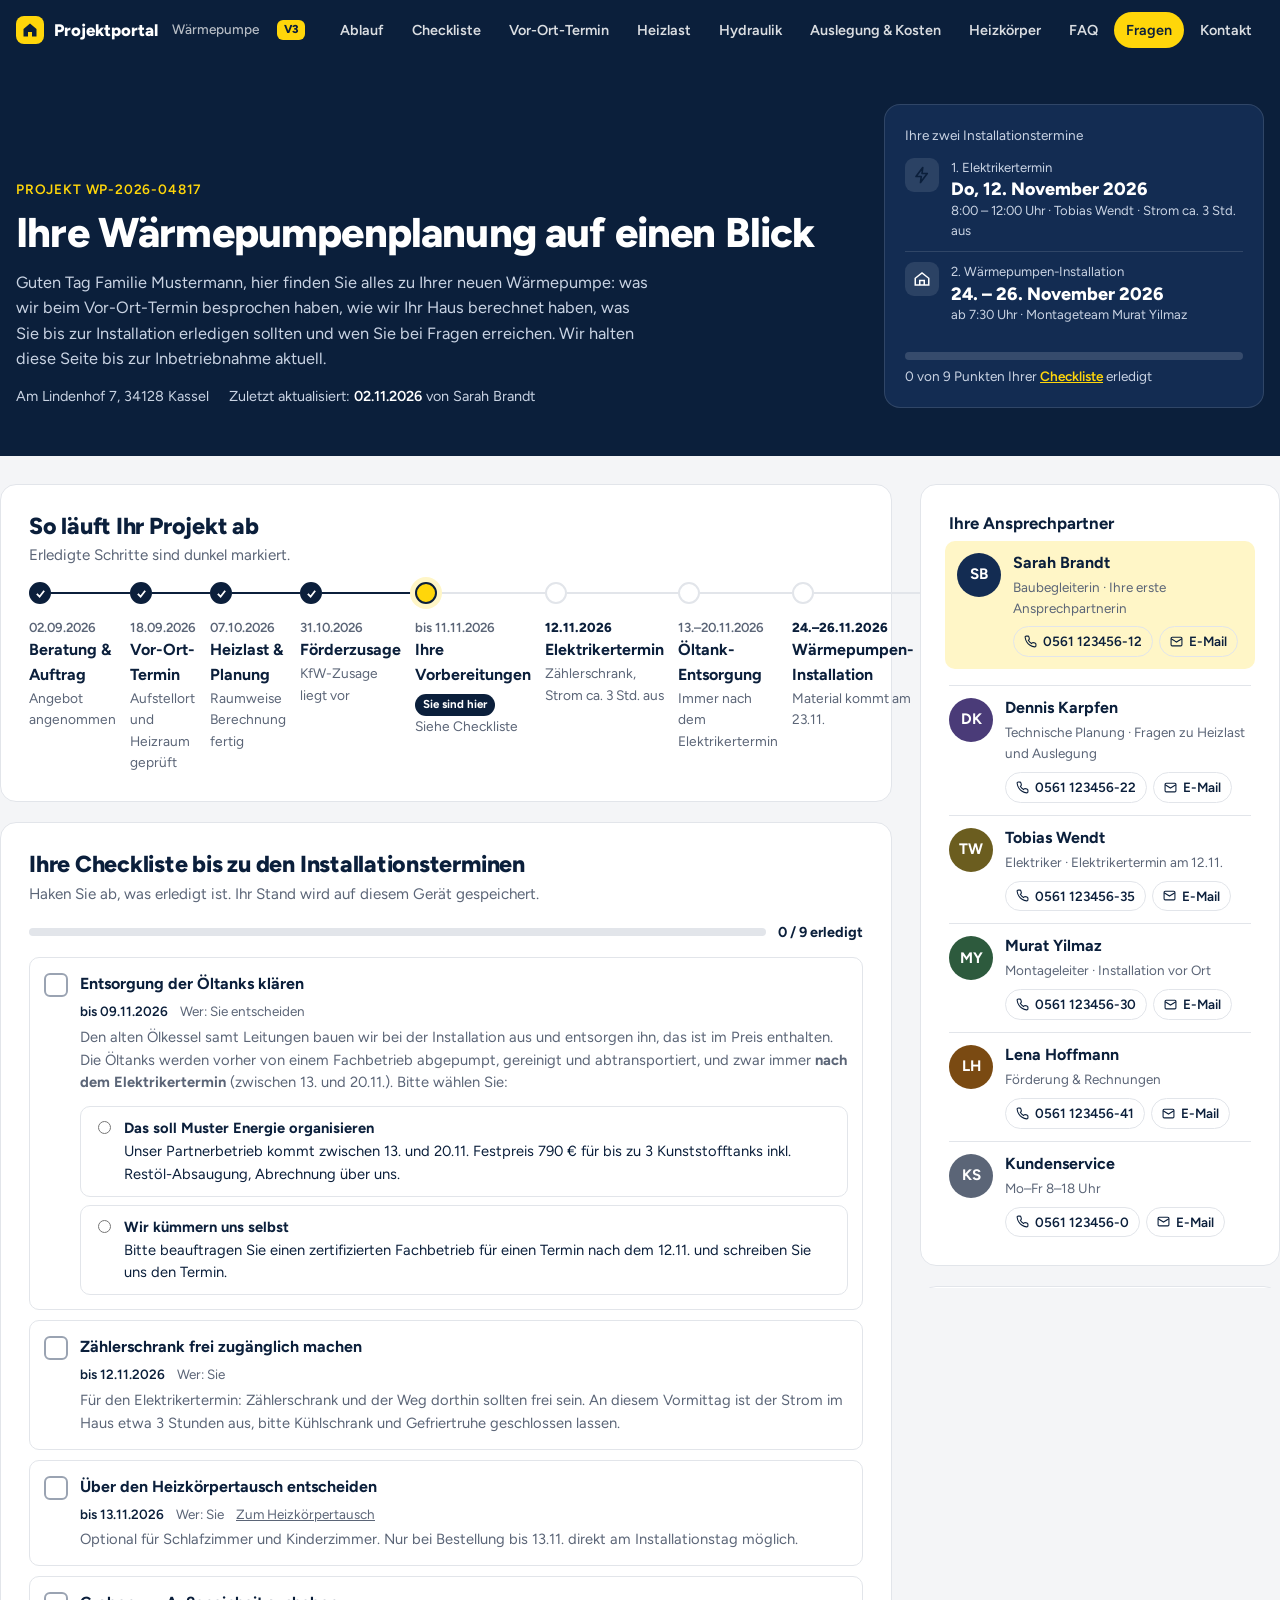
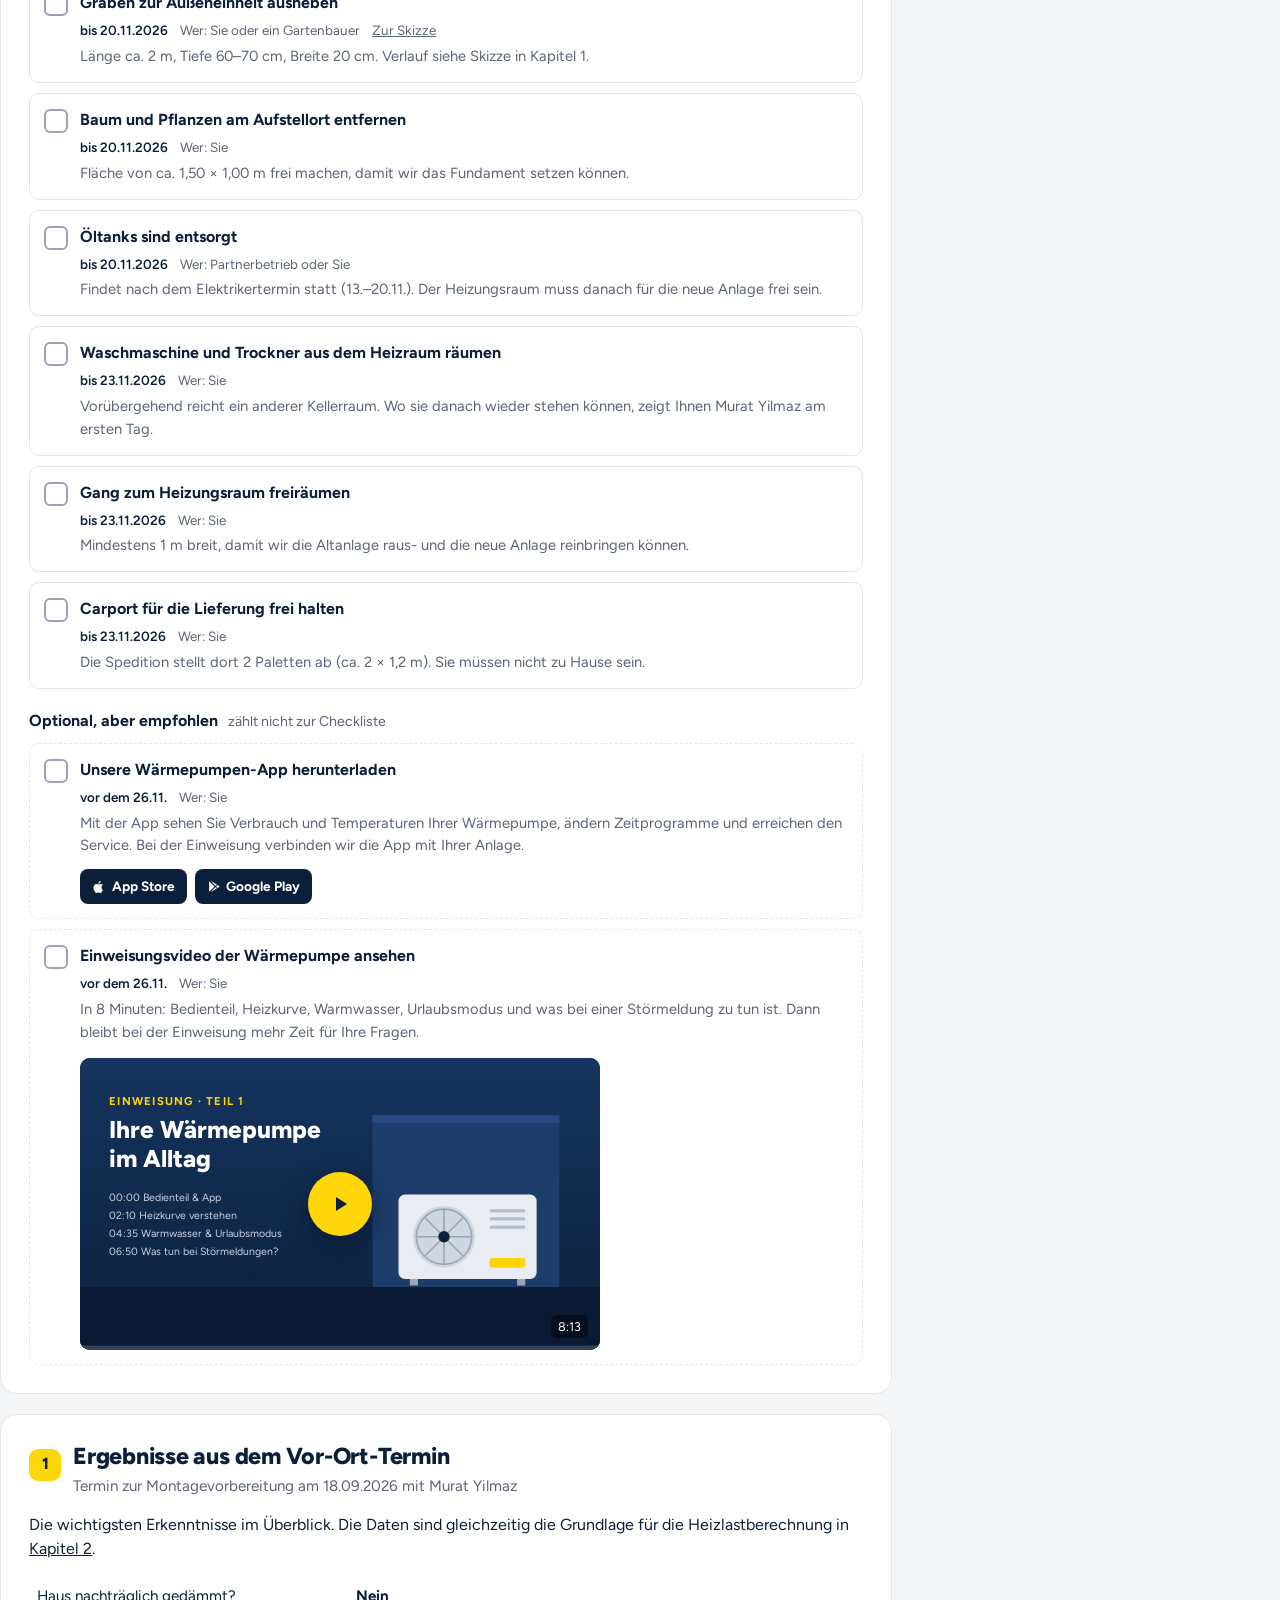
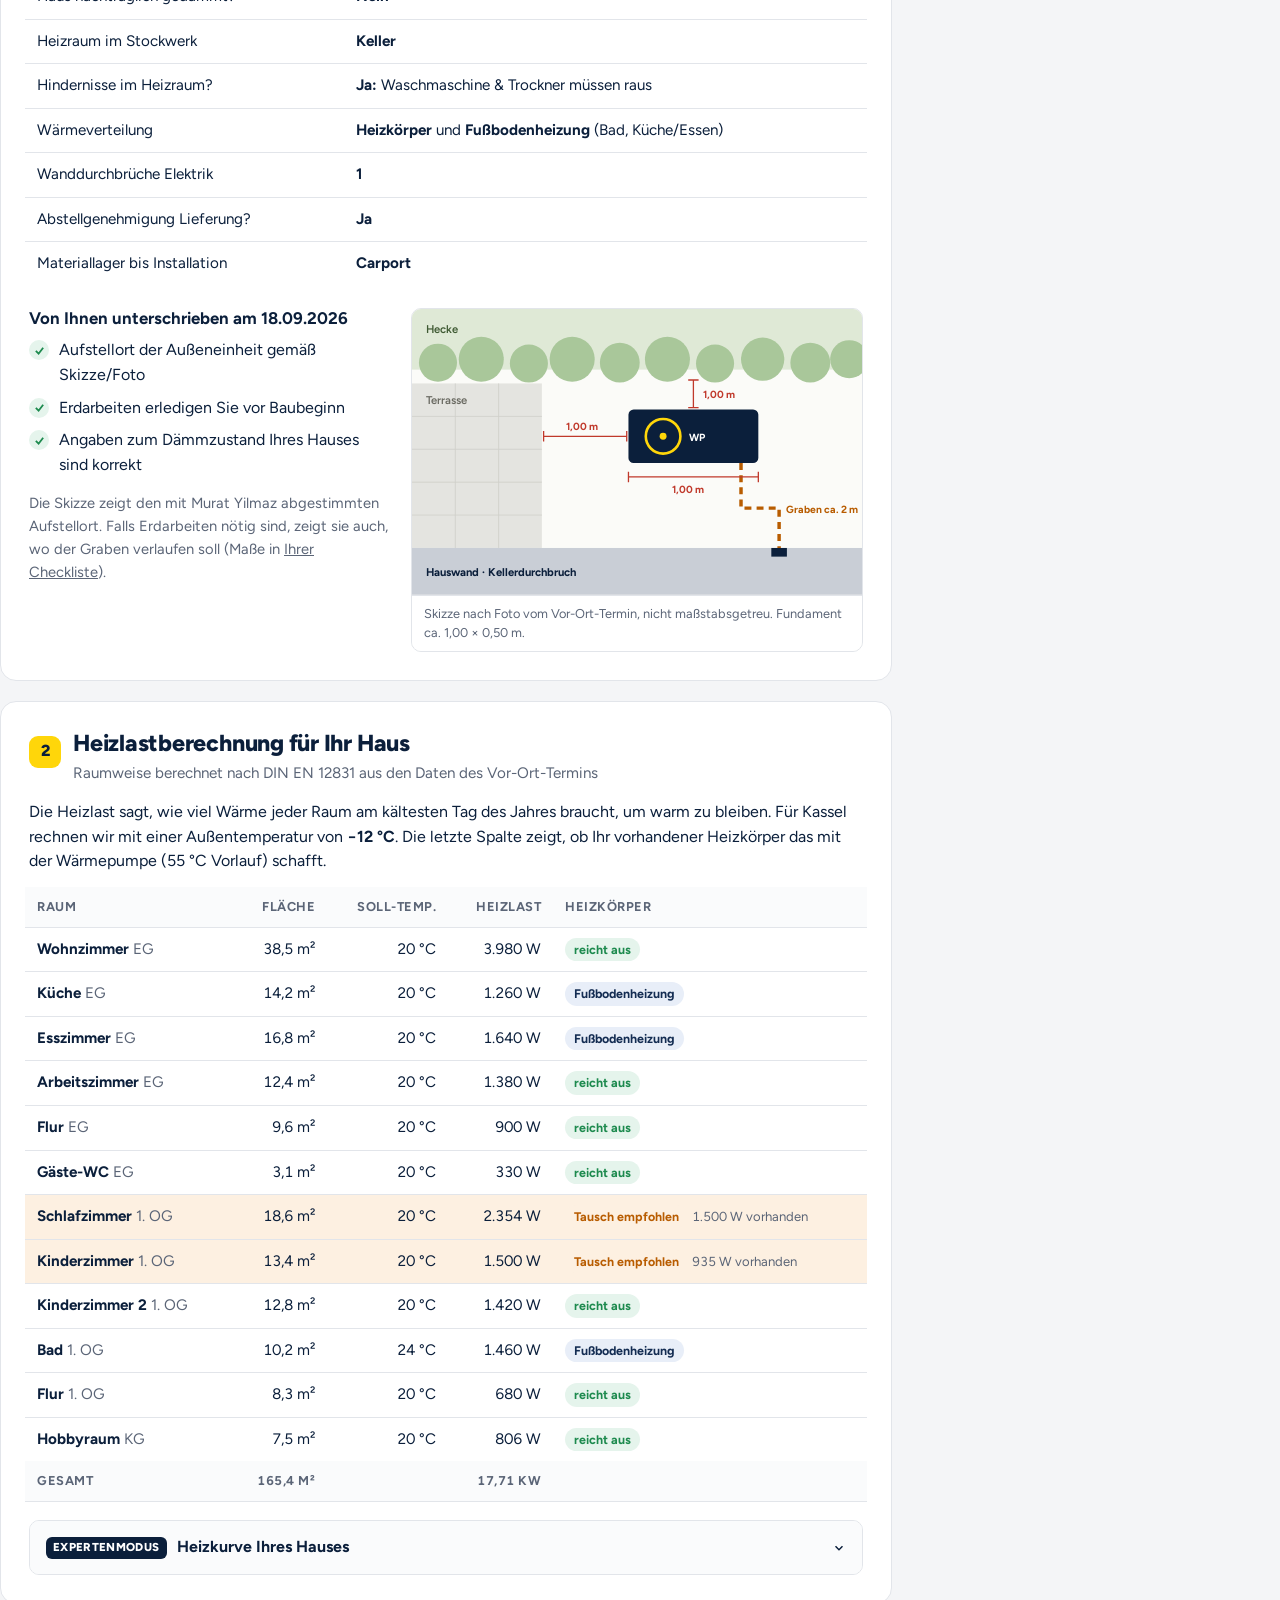
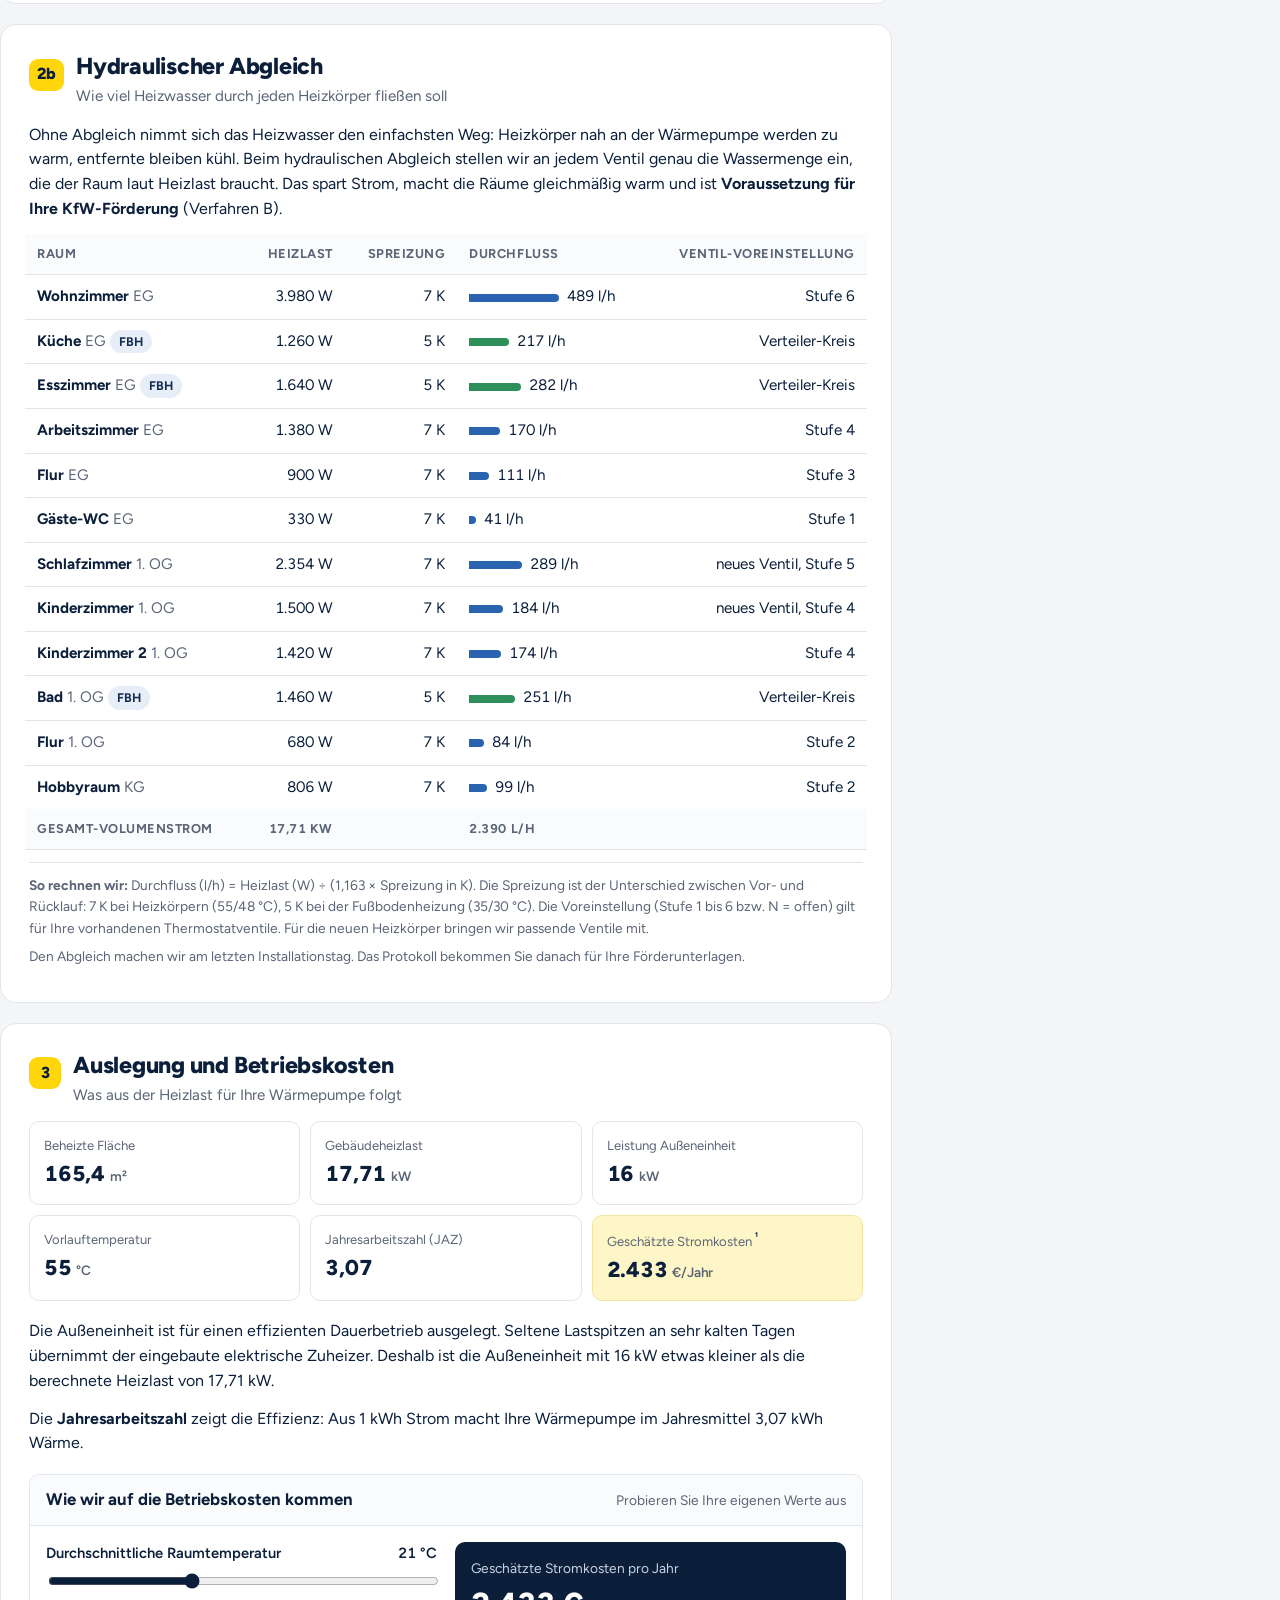
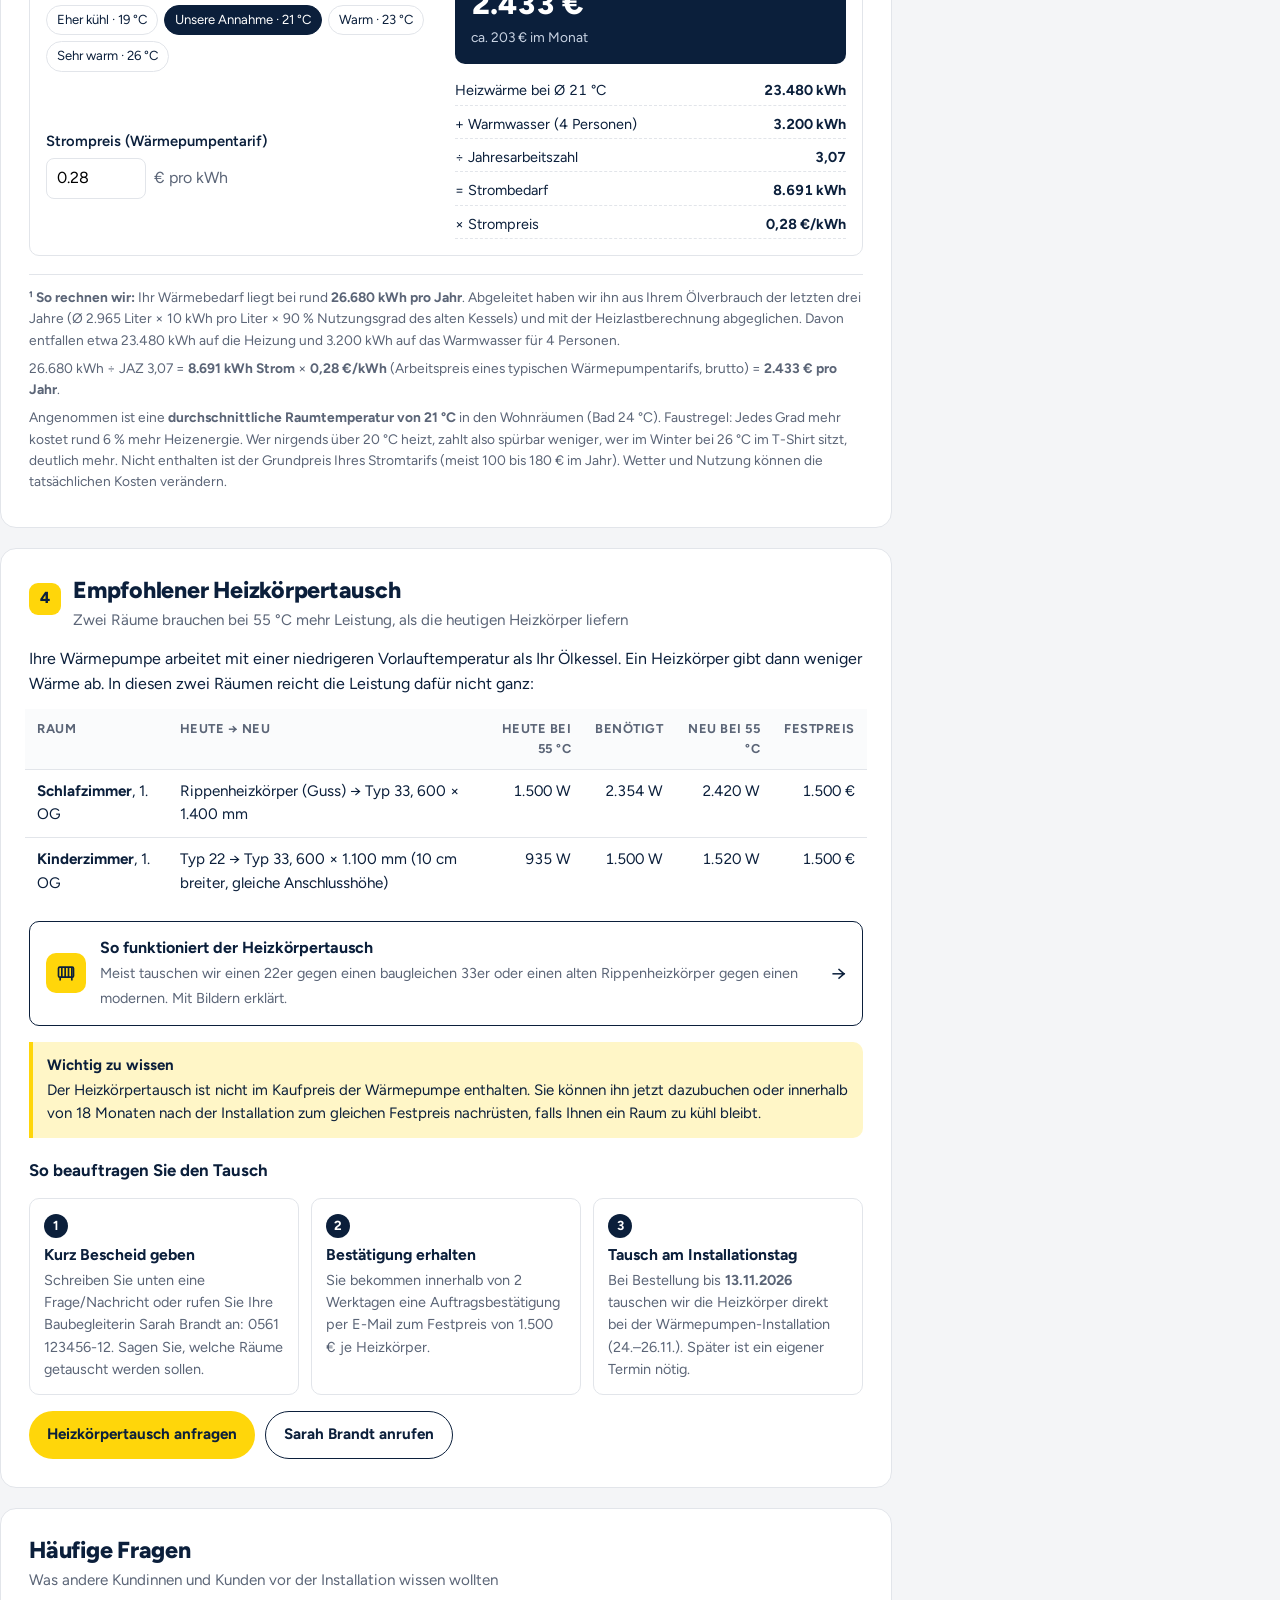
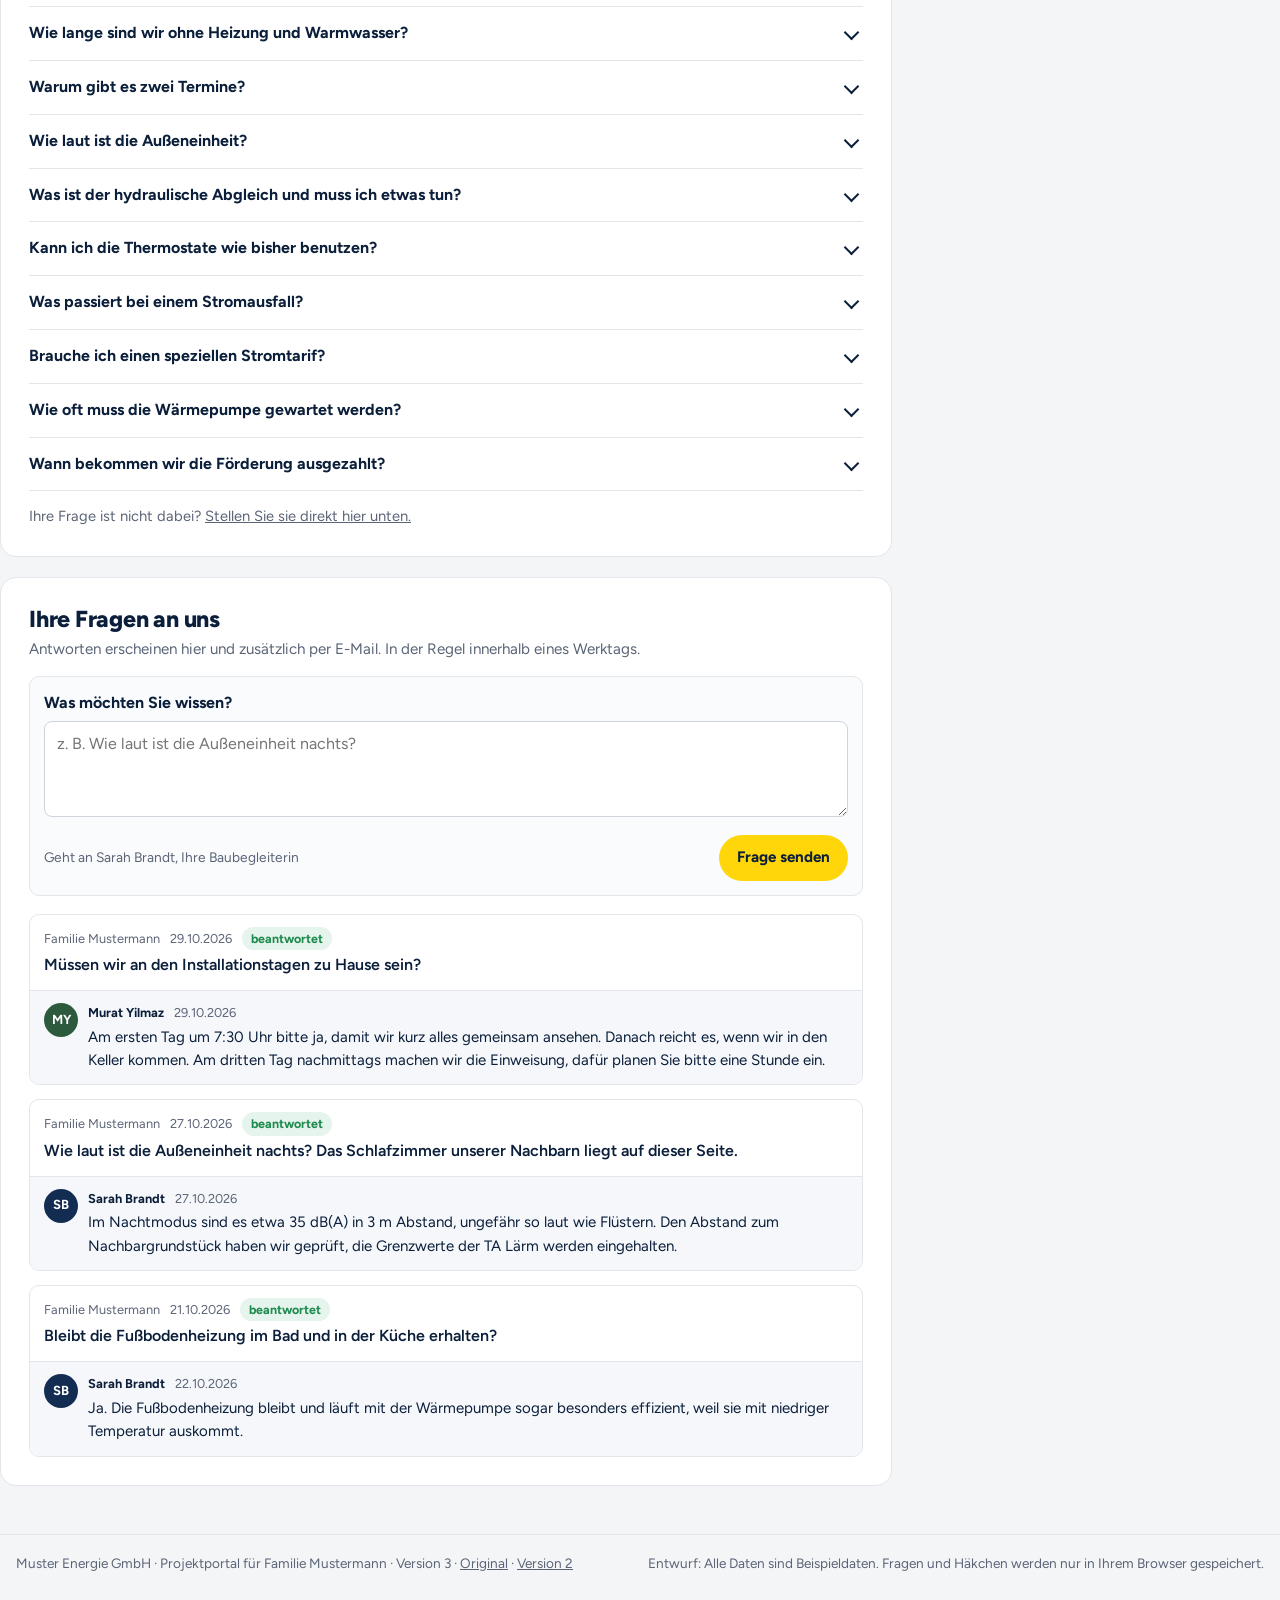
==== commit 768b469d: "V3: Einweisungsvideo mit eigenem Vorschaubild, YouTube lädt erst bei Klick Co-Authored-By: Claude Op" ====
--- a/v3/index.html
+++ b/v3/index.html
@@ -575,12 +575,45 @@
       <div class="cl-meta"><span class="due">${c.due}</span><span>Wer: ${c.who}</span></div>
       <div class="cl-desc">${c.d}</div>
       ${c.stores?`<div class="store-btns"><a href="#" data-store><svg width="14" height="14" viewBox="0 0 24 24" fill="#fff"><path d="M16.4 12.6c0-2.6 2.1-3.8 2.2-3.9-1.2-1.8-3.1-2-3.7-2-1.6-.2-3.1.9-3.9.9-.8 0-2-.9-3.4-.9-1.7 0-3.3 1-4.2 2.6-1.8 3.1-.5 7.7 1.3 10.2.8 1.2 1.8 2.6 3.1 2.6 1.3-.1 1.7-.8 3.3-.8 1.5 0 1.9.8 3.3.8 1.4 0 2.2-1.2 3-2.5.9-1.4 1.3-2.8 1.3-2.9-.1 0-2.6-1-2.6-3.9zM13.9 4.9c.7-.8 1.2-2 1-3.1-1 0-2.2.7-2.9 1.5-.6.7-1.2 1.9-1 3 1.1.1 2.2-.6 2.9-1.4z"/></svg>App Store</a><a href="#" data-store><svg width="13" height="13" viewBox="0 0 24 24" fill="#fff"><path d="M4 2.5v19l10-9.5zM15.5 13.4l2.6 2.5-11.6 6.6zM15.5 10.6 6.5 1.5l11.6 6.6zM19.3 9.2 22 10.8c.9.6.9 1.8 0 2.4l-2.7 1.6-2.8-2.8z"/></svg>Google Play</a></div>`:''}
-      ${c.video?`<button type="button" class="video" id="videoBtn"><span class="play"><svg width="22" height="22" viewBox="0 0 24 24" fill="#0b1f3b"><path d="M8 5v14l11-7z"/></svg></span><span class="cap">Ihre Wärmepumpe im Alltag</span><span class="dur">8:12</span></button>`:''}
+      ${c.video?`<div class="video" id="videoBox"><button type="button" class="poster" id="videoBtn" aria-label="Video abspielen: Ihre Wärmepumpe im Alltag, 8 Minuten 13 Sekunden">
+        <svg class="art" viewBox="0 0 640 360" aria-hidden="true" preserveAspectRatio="xMidYMid slice">
+          <defs><linearGradient id="vg" x1="0" y1="0" x2="0" y2="1"><stop offset="0" stop-color="#16345f"/><stop offset="1" stop-color="#0b1f3b"/></linearGradient></defs>
+          <rect width="640" height="360" fill="url(#vg)"/>
+          <rect x="0" y="282" width="640" height="78" fill="#0a1a33"/>
+          <rect x="360" y="70" width="230" height="212" fill="#1d3d6b"/>
+          <rect x="360" y="70" width="230" height="10" fill="#244a80"/>
+          <g transform="translate(392 168)">
+            <rect width="170" height="104" rx="8" fill="#e9edf3"/>
+            <circle cx="56" cy="52" r="38" fill="#cfd6e0"/>
+            <circle cx="56" cy="52" r="34" fill="none" stroke="#9aa6b6" stroke-width="2"/>
+            <g stroke="#9aa6b6" stroke-width="2"><path d="M22 52h68M56 18v68M32 28l48 48M80 28 32 76"/></g>
+            <circle cx="56" cy="52" r="7" fill="#0b1f3b"/>
+            <g fill="#b4bdca"><rect x="112" y="18" width="44" height="4" rx="2"/><rect x="112" y="28" width="44" height="4" rx="2"/><rect x="112" y="38" width="44" height="4" rx="2"/></g>
+            <rect x="112" y="78" width="44" height="12" rx="3" fill="#ffd60a"/>
+            <rect x="14" y="104" width="10" height="8" fill="#9aa6b6"/><rect x="146" y="104" width="10" height="8" fill="#9aa6b6"/>
+          </g>
+          <text x="36" y="58" fill="#ffd60a" font-family="Figtree,sans-serif" font-size="14" font-weight="700" letter-spacing="1.5">EINWEISUNG · TEIL 1</text>
+          <text x="36" y="98" fill="#fff" font-family="Figtree,sans-serif" font-size="30" font-weight="800">Ihre Wärmepumpe</text>
+          <text x="36" y="134" fill="#fff" font-family="Figtree,sans-serif" font-size="30" font-weight="800">im Alltag</text>
+          <g font-family="Figtree,sans-serif" font-size="13" fill="#c9d3e3">
+            <text x="36" y="176">00:00  Bedienteil &amp; App</text>
+            <text x="36" y="198">02:10  Heizkurve verstehen</text>
+            <text x="36" y="220">04:35  Warmwasser &amp; Urlaubsmodus</text>
+            <text x="36" y="242">06:50  Was tun bei Störmeldungen?</text>
+          </g>
+          <rect x="0" y="354" width="640" height="6" fill="rgba(255,255,255,.18)"/>
+        </svg>
+        <span class="play"><svg width="24" height="24" viewBox="0 0 24 24" fill="#0b1f3b"><path d="M8 5v14l11-7z"/></svg></span>
+        <span class="dur">8:13</span>
+      </button></div>`:''}
     </li>`).join('');
   const sync = () => ul.querySelectorAll('li').forEach(li => li.classList.toggle('done', li.querySelector('input').checked));
   ul.addEventListener('change', e => { if(e.target.type!=='checkbox') return; st[e.target.closest('li').dataset.oid]=e.target.checked; store.set('optional', st); sync(); });
   ul.querySelectorAll('[data-store]').forEach(a=>a.addEventListener('click',e=>{e.preventDefault();toast('Im Prototyp ist noch kein App-Link hinterlegt.');}));
-  $('#videoBtn').addEventListener('click', () => { toast('Im Prototyp ist noch kein Video hinterlegt.'); const cb=$('#o_video'); if(!cb.checked){ cb.checked=true; st.video=true; store.set('optional', st); sync(); } });
+  $('#videoBtn').addEventListener('click', () => {
+    $('#videoBox').innerHTML = '<iframe src="https://www.youtube-nocookie.com/embed/dQw4w9WgXcQ?autoplay=1&rel=0&modestbranding=1&playsinline=1" title="Ihre Wärmepumpe im Alltag" allow="autoplay; encrypted-media; picture-in-picture; fullscreen" allowfullscreen></iframe>';
+    const cb=$('#o_video'); if(!cb.checked){ cb.checked=true; st.video=true; store.set('optional', st); sync(); }
+  });
   sync();
 })();
 
--- a/v3/style.css
+++ b/v3/style.css
@@ -357,3 +357,10 @@
   #radTable tbody td[data-l="Tausch"]{display:block}
   #radTable tbody td[data-l="Tausch"]::before{display:block;font-size:.85rem}
 }
+.video .poster{position:absolute;inset:0;border:0;padding:0;margin:0;background:none;cursor:pointer;display:grid;place-items:center;color:#fff;font:inherit}
+.video .poster .art{position:absolute;inset:0;width:100%;height:100%}
+.video .poster .play{position:relative;box-shadow:0 6px 24px rgba(0,0,0,.35);transition:transform .15s}
+.video .poster:hover .play,.video .poster:focus-visible .play{transform:scale(1.08)}
+.video .poster:focus-visible{outline:3px solid var(--yellow);outline-offset:-3px}
+.video .poster .dur{z-index:1}
+.video iframe{position:absolute;inset:0;width:100%;height:100%;border:0}
